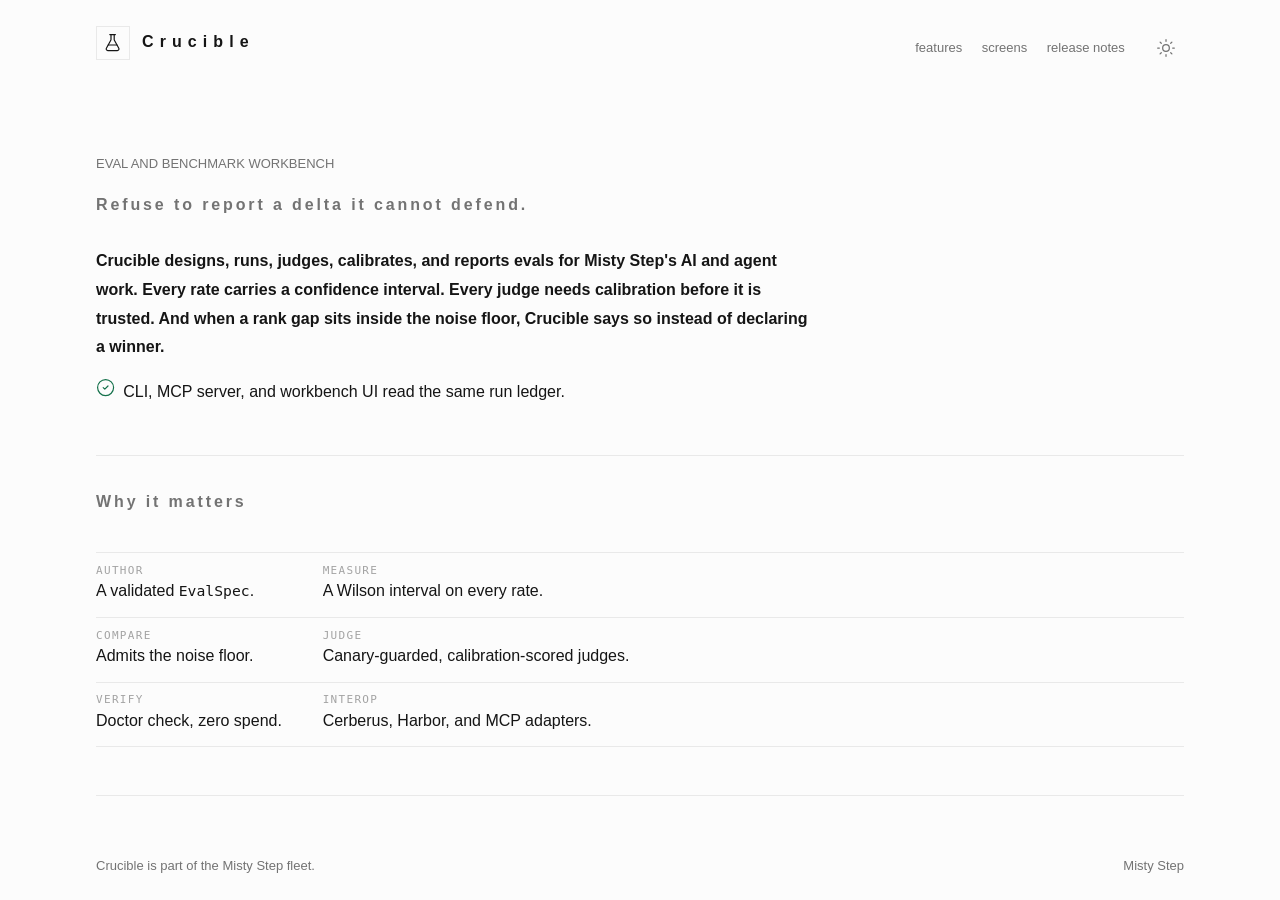
==== site/index.html @ c2786620 "feat(site): add marketing site from the Aesthetic site-kit (built-pending-visibility) Agent: lane-si" ====
<!doctype html>
<html lang="en" data-ae-theme="violet">
  <head>
    <meta charset="utf-8" />
    <meta name="viewport" content="width=device-width, initial-scale=1" />
    <title>Crucible - the eval workbench that refuses to overstate a delta</title>
    <meta
      name="description"
      content="Crucible is the eval and benchmark workbench that refuses to report a delta it cannot defend: every rate carries a confidence interval, and gaps inside the noise floor come back inconclusive."
    />
    <script>
      try {
        var m = localStorage.getItem('ae-mode');
        if (m === 'dark' || m === 'light') {
          document.documentElement.classList.add(m);
          document.documentElement.style.colorScheme = m;
        }
      } catch (e) {}
    </script>
    <link rel="stylesheet" href="aesthetic.css" />
    <link rel="stylesheet" href="marketing.css" />
  </head>
  <body>
    <svg aria-hidden="true" width="0" height="0" style="position: absolute">
      <symbol id="i-flask-conical" viewBox="0 0 24 24">
        <path
          d="M14 2v6a2 2 0 0 0 .245.96l5.51 10.08A2 2 0 0 1 18 22H6a2 2 0 0 1-1.755-2.96l5.51-10.08A2 2 0 0 0 10 8V2"
        />
        <path d="M6.453 15h11.094" />
        <path d="M8.5 2h7" />
      </symbol>
      <symbol id="i-sun" viewBox="0 0 24 24">
        <circle cx="12" cy="12" r="4" />
        <path d="M12 2v2" />
        <path d="M12 20v2" />
        <path d="m4.93 4.93 1.41 1.41" />
        <path d="m17.66 17.66 1.41 1.41" />
        <path d="M2 12h2" />
        <path d="M20 12h2" />
        <path d="m6.34 17.66-1.41 1.41" />
        <path d="m19.07 4.93-1.41 1.41" />
      </symbol>
      <symbol id="i-moon" viewBox="0 0 24 24">
        <path d="M12 3a6 6 0 0 0 9 9 9 9 0 1 1-9-9Z" />
      </symbol>
      <symbol id="i-circle-check" viewBox="0 0 24 24">
        <circle cx="12" cy="12" r="10" />
        <path d="m9 12 2 2 4-4" />
      </symbol>
      <symbol id="i-x" viewBox="0 0 24 24">
        <path d="M18 6 6 18" />
        <path d="m6 6 12 12" />
      </symbol>
    </svg>

    <div class="ae-screen ae-wide">
      <header class="ae-bar msk-bar">
        <a class="ae-logo" href="./" aria-label="Crucible home">
          <span class="ae-app-mark" aria-hidden="true">
            <svg class="ae-icon" data-lucide="flask-conical">
              <use href="#i-flask-conical" />
            </svg>
          </span>
          <span class="ae-name">Crucible</span>
        </a>
        <span class="msk-actions">
          <nav class="ae-chrome msk-nav" aria-label="Site">
            <a href="#features">features</a>
            <a href="#screens">screens</a>
            <a href="changelog.html">release notes</a>
          </nav>
          <button class="ae-mode" aria-label="toggle color mode">
            <svg class="ae-icon ae-sun"><use href="#i-sun" /></svg>
            <svg class="ae-icon ae-moon"><use href="#i-moon" /></svg>
          </button>
        </span>
      </header>

      <main class="ae-stage ae-stage-scroll" id="content">
        <div class="msk-page">
          <section class="msk-hero" aria-labelledby="hero-title">
            <p class="ae-chrome">EVAL AND BENCHMARK WORKBENCH</p>
            <h1 class="ae-h" id="hero-title">
              Refuse to report a delta it cannot defend.
            </h1>
            <p class="msk-pitch">
              Crucible designs, runs, judges, calibrates, and reports evals
              for Misty Step's AI and agent work. Every rate carries a
              confidence interval. Every judge needs calibration before it is
              trusted. And when a rank gap sits inside the noise floor,
              Crucible says so instead of declaring a winner.
            </p>
            <p class="ae-status">
              <svg class="ae-icon ae-ok" data-lucide="circle-check">
                <use href="#i-circle-check" />
              </svg>
              <span class="ae-status-label"
                >CLI, MCP server, and workbench UI read the same run
                ledger.</span
              >
            </p>
          </section>

          <section
            class="msk-section"
            id="features"
            aria-labelledby="features-title"
          >
            <h2 class="ae-h" id="features-title">Why it matters</h2>
            <div class="ae-list-rows">
              <div class="ae-list-row">
                <span class="ae-list-cell">
                  <span class="ae-list-label">author</span>
                  <span class="ae-list-value"
                    >A validated <code>EvalSpec</code>.</span
                  >
                </span>
                <span class="ae-list-cell">
                  <span class="ae-list-label">measure</span>
                  <span class="ae-list-value"
                    >A Wilson interval on every rate.</span
                  >
                </span>
              </div>
              <div class="ae-list-row">
                <span class="ae-list-cell">
                  <span class="ae-list-label">compare</span>
                  <span class="ae-list-value">Admits the noise floor.</span>
                </span>
                <span class="ae-list-cell">
                  <span class="ae-list-label">judge</span>
                  <span class="ae-list-value"
                    >Canary-guarded, calibration-scored judges.</span
                  >
                </span>
              </div>
              <div class="ae-list-row">
                <span class="ae-list-cell">
                  <span class="ae-list-label">verify</span>
                  <span class="ae-list-value">Doctor check, zero spend.</span>
                </span>
                <span class="ae-list-cell">
                  <span class="ae-list-label">interop</span>
                  <span class="ae-list-value"
                    >Cerberus, Harbor, and MCP adapters.</span
                  >
                </span>
              </div>
            </div>
          </section>

          <section
            class="msk-section"
            id="screens"
            aria-labelledby="screens-title"
          >
            <div class="msk-section-head">
              <h2 class="ae-h" id="screens-title">Screenshots</h2>
              <p class="ae-dim">
                Click a frame to inspect it. These are real captures of a live
                <code>crucible serve</code> instance reading an actual SQLite
                run ledger — no mockups.
              </p>
            </div>
            <div class="msk-gallery" aria-label="Product screenshots">
              <button
                class="msk-shot"
                type="button"
                data-full="assets/screenshots/01-noise-floor-verdict.png"
                data-title="Noise-floor verdict, live"
              >
                <img
                  src="assets/screenshots/01-noise-floor-verdict.png"
                  alt="Crucible comparison view showing a real paired McNemar result between two OpenRouter models, verdict inside_noise_floor"
                />
                <span class="ae-chrome">Noise-floor verdict, live</span>
              </button>
              <button
                class="msk-shot"
                type="button"
                data-full="assets/screenshots/02-benchmark-library.png"
                data-title="Benchmark library"
              >
                <img
                  src="assets/screenshots/02-benchmark-library.png"
                  alt="Crucible benchmark library listing real declared EvalSpecs from the evals directory"
                />
                <span class="ae-chrome">Benchmark library</span>
              </button>
              <button
                class="msk-shot"
                type="button"
                data-full="assets/screenshots/03-run-receipt.png"
                data-title="Run receipt"
              >
                <img
                  src="assets/screenshots/03-run-receipt.png"
                  alt="Crucible run receipt showing per-task pass/fail verdicts, latency, and cost for a stored run"
                />
                <span class="ae-chrome">Run receipt</span>
              </button>
            </div>
          </section>

          <section
            class="msk-section msk-release-slot"
            aria-labelledby="release-title"
          >
            <h2 class="ae-h" id="release-title">Release notes</h2>
            <p>
              Read the <a href="changelog.html">current release notes</a> for
              user-facing changes and the evidence behind them.
            </p>
          </section>
        </div>
      </main>

      <footer class="ae-bar msk-footer">
        <p class="ae-chrome">Crucible is part of the Misty Step fleet.</p>
        <nav class="ae-foot-links ae-chrome" aria-label="Footer">
          <!-- GitHub link omitted: misty-step/crucible is a private repository. -->
          <a data-footer-link="misty-step" href="https://mistystep.io"
            >Misty Step</a
          >
        </nav>
      </footer>
    </div>

    <dialog class="ae-dialog msk-zoom" aria-labelledby="zoom-title">
      <div class="msk-zoom-head">
        <h2 class="ae-dialog-title" id="zoom-title">Screenshot</h2>
        <button
          class="ae-button"
          type="button"
          data-zoom-close
          aria-label="Close screenshot"
        >
          <svg class="ae-icon" aria-hidden="true"><use href="#i-x" /></svg>
        </button>
      </div>
      <img class="msk-zoom-img" alt="" />
    </dialog>

    <script src="mode.js"></script>
    <script src="theme.js"></script>
    <script src="marketing.js"></script>
  </body>
</html>
---- site/aesthetic.css ----
/* ═══════════════════════════════════════════════════════════════════
   aesthetic v2.18.0
   The Misty Step design system. https://github.com/misty-step/aesthetic

   The law:
   · One size. Exactly one font size on every surface; the headline is
     heavier and blacker, never larger.
   · Three inks by three weights (400 / 550 / 800): nine registers.
   · The accent is yours. Define your scheme and use it with judgment;
     identity comes from ink, hairlines, type, and motion — never from
     a color-counting rule. Color earns its place; it is not ambient.
   · Status rides the glyph: danger, success, and warning color the
     Lucide icon, never the sentence, never a filled pill.
   · Every view fits the viewport. 100dvh screens, no page scrolling;
     when content exceeds one screen, a quiet nav swaps views.
   · Motion is feedback, never decoration: small, brief, eased, and
     gone when the user prefers reduced motion. State resolutions are
     gentler (--ae-gentle) and resolve once — success persists, it is
     never rewound. Nothing changes size while it animates.
   · Buttons are not links: contained ink shapes. Links navigate,
     buttons act.
   · Light and dark, defaulting to the system, with a user toggle.

   Steering: every token is a CSS custom property; downstream projects
   pin a named theme or steer the scheme — --ae-accent /
   --ae-accent-dark, and the status triplet when their domain needs
   different hues. Everything else is the shared identity.
   ═══════════════════════════════════════════════════════════════════ */

/* ── tokens ───────────────────────────────────────────────────────── */

:root {
  --ae-surface: #fcfcfc;
  --ae-wash: #f3f3f3;
  --ae-ink: #151515;
  --ae-ink-muted: #737373;
  --ae-ink-faint: #a3a3a3;
  --ae-line: #e9e9e9;
  --ae-accent: #2643d0;

  /* status inks: hue rides the glyph, words stay ink */
  --ae-ok: #15714b;
  --ae-warn: #8a5f32;
  --ae-err: #a84138;

  /* categorical inks: identity, not judgment — N agents, N series, N
     actors need N distinguishable hues with no severity meaning. Ride
     the word on .ae-chip (see below); this is the one place a hue is
     allowed to color text, because there is no glyph to carry it and
     nothing is being judged. */
  --ae-cat-0: #8c2f1f;
  --ae-cat-1: #2c6e62;
  --ae-cat-2: #a67c1e;
  --ae-cat-3: #6b4c86;
  --ae-cat-4: #46586b;
  --ae-cat-5: #5b7444;
  --ae-cat-6: #3d5a80;
  --ae-cat-7: #a1452e;

  /* dark counterparts, resolved by the mode blocks below */
  --ae-surface-dark: #121212;
  --ae-wash-dark: #1b1b1b;
  --ae-ink-dark: #ededed;
  --ae-ink-muted-dark: #8f8f8f;
  --ae-ink-faint-dark: #5c5c5c;
  --ae-line-dark: #262626;
  --ae-accent-dark: #8c9eff;
  --ae-ok-dark: #6fd2a8;
  --ae-warn-dark: #c49d72;
  --ae-err-dark: #e58379;
  --ae-cat-0-dark: #d06a4f;
  --ae-cat-1-dark: #54bba4;
  --ae-cat-2-dark: #d8b25a;
  --ae-cat-3-dark: #b98fe0;
  --ae-cat-4-dark: #93a8c2;
  --ae-cat-5-dark: #9bc47a;
  --ae-cat-6-dark: #7ea1d1;
  --ae-cat-7-dark: #e08a6a;

  --ae-font: 'Geist', 'Helvetica Neue', Helvetica, Arial, sans-serif;
  --ae-font-mono: 'Geist Mono', ui-monospace, SFMono-Regular, Menlo, monospace;

  --ae-w-regular: 400;
  --ae-w-medium: 550;
  --ae-w-black: 800;

  --ae-measure: 38rem; /* rem: bars in the 13px chrome register must not shrink the measure */
  --ae-measure-wide: 68rem;
  --ae-radius: 0;
  --ae-breakpoint-sm: 40rem; /* phones and narrow split-view: one-column data */
  --ae-breakpoint-md: 48rem; /* tablet portrait: shell chrome leaves the side */
  --ae-breakpoint-lg: 64rem; /* small laptop: boards can hold columns */

  /* the spacing scale: consumers use these instead of ad-hoc em values.
     The token-guard (015) will enforce them. Off-scale internal values
     are left as literals — the scale is the vocabulary going forward. */
  --ae-space-0: 0.1em; /* micro — tag padding, chrome adjustments */
  --ae-space-1: 0.25em; /* tight — icon gaps, control insets */
  --ae-space-2: 0.5em; /* small — button padding, small gaps */
  --ae-space-3: 0.75em; /* medium — control padding, row gaps */
  --ae-space-4: 1em; /* base — group padding, standard gap */
  --ae-space-5: 1.5em; /* comfortable — section internals */
  --ae-space-6: 2em; /* spacious — section gaps, stage padding */
  --ae-space-7: 2.5em; /* large — document section spacing */
  --ae-space-8: 3em; /* section — top-level margins */

  /* z-index scale: named layers so consumers don't guess at magic numbers */
  --ae-z-tip: 10; /* tooltips, hover whispers */
  --ae-z-toast: 100; /* toasts, persistent notifications */

  /* motion: feedback, never decoration */
  --ae-ease: cubic-bezier(0.23, 1, 0.32, 1);
  --ae-quick: 160ms;
  --ae-soft: 240ms;
  --ae-gentle: 480ms; /* state resolutions: slower than feedback, never abrupt */

  color-scheme: light dark;
}

/* named themes: opt-in flavor presets over the same token contract.
   Projects pin one on <html data-ae-theme="moss">, or include
   recipes/theme.js to let users switch. Theme presets steer accent and
   categorical inks; status semantics stay the house triplet unless a
   project deliberately overrides them. */
:root[data-ae-theme='ultramarine'] {
  --ae-accent: #2643d0;
  --ae-accent-dark: #8c9eff;
  --ae-cat-0: #8c2f1f;
  --ae-cat-1: #2c6e62;
  --ae-cat-2: #a67c1e;
  --ae-cat-3: #6b4c86;
  --ae-cat-4: #46586b;
  --ae-cat-5: #5b7444;
  --ae-cat-6: #3d5a80;
  --ae-cat-7: #a1452e;
  --ae-cat-0-dark: #d06a4f;
  --ae-cat-1-dark: #54bba4;
  --ae-cat-2-dark: #d8b25a;
  --ae-cat-3-dark: #b98fe0;
  --ae-cat-4-dark: #93a8c2;
  --ae-cat-5-dark: #9bc47a;
  --ae-cat-6-dark: #7ea1d1;
  --ae-cat-7-dark: #e08a6a;
}

:root[data-ae-theme='moss'] {
  --ae-accent: #2f6b3f;
  --ae-accent-dark: #80d98e;
  --ae-cat-0: #6f3f1f;
  --ae-cat-1: #2f6b3f;
  --ae-cat-2: #8a6a1f;
  --ae-cat-3: #5d5686;
  --ae-cat-4: #4b6470;
  --ae-cat-5: #55743d;
  --ae-cat-6: #3d6472;
  --ae-cat-7: #934b2f;
  --ae-cat-0-dark: #d28a5f;
  --ae-cat-1-dark: #80d98e;
  --ae-cat-2-dark: #d6b65c;
  --ae-cat-3-dark: #b8a8e8;
  --ae-cat-4-dark: #9ab8c4;
  --ae-cat-5-dark: #a8d68a;
  --ae-cat-6-dark: #88c4d2;
  --ae-cat-7-dark: #df8a62;
}

:root[data-ae-theme='ember'] {
  --ae-accent: #c2410c;
  --ae-accent-dark: #ff8a5c;
  --ae-cat-0: #9b2f1f;
  --ae-cat-1: #6b5a2f;
  --ae-cat-2: #8a5f32;
  --ae-cat-3: #6d4c86;
  --ae-cat-4: #5a6172;
  --ae-cat-5: #5b7444;
  --ae-cat-6: #3d5a80;
  --ae-cat-7: #a1452e;
  --ae-cat-0-dark: #f08a70;
  --ae-cat-1-dark: #c49d72;
  --ae-cat-2-dark: #ffb45c;
  --ae-cat-3-dark: #b98fe0;
  --ae-cat-4-dark: #93a8c2;
  --ae-cat-5-dark: #9bc47a;
  --ae-cat-6-dark: #7ea1d1;
  --ae-cat-7-dark: #ff8a5c;
}

:root[data-ae-theme='violet'] {
  --ae-accent: #6d28d9;
  --ae-accent-dark: #c4a3ff;
  --ae-cat-0: #8c2f5a;
  --ae-cat-1: #2c6e62;
  --ae-cat-2: #8a721e;
  --ae-cat-3: #6d28d9;
  --ae-cat-4: #46586b;
  --ae-cat-5: #5b7444;
  --ae-cat-6: #3d5a80;
  --ae-cat-7: #9945a1;
  --ae-cat-0-dark: #e08ab8;
  --ae-cat-1-dark: #54bba4;
  --ae-cat-2-dark: #d8b25a;
  --ae-cat-3-dark: #c4a3ff;
  --ae-cat-4-dark: #93a8c2;
  --ae-cat-5-dark: #9bc47a;
  --ae-cat-6-dark: #7ea1d1;
  --ae-cat-7-dark: #df8ae8;
}

/* auto dark: follows the OS unless the page pins a mode */
@media (prefers-color-scheme: dark) {
  :root:not(.light):not([data-ae-mode='light']) {
    --ae-surface: var(--ae-surface-dark);
    --ae-wash: var(--ae-wash-dark);
    --ae-ink: var(--ae-ink-dark);
    --ae-ink-muted: var(--ae-ink-muted-dark);
    --ae-ink-faint: var(--ae-ink-faint-dark);
    --ae-line: var(--ae-line-dark);
    --ae-accent: var(--ae-accent-dark);
    --ae-ok: var(--ae-ok-dark);
    --ae-warn: var(--ae-warn-dark);
    --ae-err: var(--ae-err-dark);
    --ae-cat-0: var(--ae-cat-0-dark);
    --ae-cat-1: var(--ae-cat-1-dark);
    --ae-cat-2: var(--ae-cat-2-dark);
    --ae-cat-3: var(--ae-cat-3-dark);
    --ae-cat-4: var(--ae-cat-4-dark);
    --ae-cat-5: var(--ae-cat-5-dark);
    --ae-cat-6: var(--ae-cat-6-dark);
    --ae-cat-7: var(--ae-cat-7-dark);
  }
}

/* pinned modes narrow color-scheme so UA widgets (scrollbars, form
   controls) match the pinned mode instead of following the OS */
.light,
[data-ae-mode='light'] {
  color-scheme: light;
}

/* pinned dark: class or attribute set by the site's mode toggle */
:root.dark,
:root[data-ae-mode='dark'] {
  color-scheme: dark;
  --ae-surface: var(--ae-surface-dark);
  --ae-wash: var(--ae-wash-dark);
  --ae-ink: var(--ae-ink-dark);
  --ae-ink-muted: var(--ae-ink-muted-dark);
  --ae-ink-faint: var(--ae-ink-faint-dark);
  --ae-line: var(--ae-line-dark);
  --ae-accent: var(--ae-accent-dark);
  --ae-ok: var(--ae-ok-dark);
  --ae-warn: var(--ae-warn-dark);
  --ae-err: var(--ae-err-dark);
  --ae-cat-0: var(--ae-cat-0-dark);
  --ae-cat-1: var(--ae-cat-1-dark);
  --ae-cat-2: var(--ae-cat-2-dark);
  --ae-cat-3: var(--ae-cat-3-dark);
  --ae-cat-4: var(--ae-cat-4-dark);
  --ae-cat-5: var(--ae-cat-5-dark);
  --ae-cat-6: var(--ae-cat-6-dark);
  --ae-cat-7: var(--ae-cat-7-dark);
}

/* ── base ─────────────────────────────────────────────────────────── */

html {
  scroll-behavior: auto;
}

body {
  margin: 0;
  background: var(--ae-surface);
  color: var(--ae-ink);
  font-family: var(--ae-font);
  font-size: 16px;
  font-weight: var(--ae-w-regular);
  line-height: 1.8;
  cursor: default; /* no I-beam on static text; pointer/text are earned */
  -webkit-font-smoothing: antialiased;
  text-rendering: optimizeLegibility;
}

/* one size: nothing earns scale, only ink and weight */
h1,
h2,
h3,
h4,
h5,
h6,
p,
li,
dt,
dd,
blockquote,
figcaption,
label,
input,
textarea,
button,
table {
  font-size: 1em;
  font-family: inherit;
  line-height: inherit;
  margin: 0;
}

code,
kbd,
pre,
samp {
  font-family: var(--ae-font-mono);
  font-size: 0.92em;
}

::selection {
  background: var(--ae-wash);
  color: var(--ae-ink);
}

:focus-visible {
  outline: 2px solid var(--ae-ink);
  outline-offset: 3px;
}

/* links: ink at rest, warm to accent on hover (the locked treatment).
   Approved alternates, documented for easy change, live in the README:
   marker sweep and draw-on-hover. */
a {
  color: inherit;
  cursor: pointer;
  text-decoration: underline;
  text-underline-offset: 0.2em;
  text-decoration-color: var(--ae-ink-faint);
  padding-block: 0.35em;
  margin-block: -0.35em;
  transition:
    color var(--ae-quick) var(--ae-ease),
    text-decoration-color var(--ae-quick) var(--ae-ease);
}

a:hover {
  color: var(--ae-accent);
  text-decoration-color: currentColor;
}

/* list rows: the whole row is the link, so the cursor never crosses a
   dead band between rows */
.ae-row-link {
  display: block;
  text-decoration: none;
  padding: 0.42em 0;
  margin-block: 0;
  color: inherit;
}

.ae-row-link:hover {
  color: inherit;
}

.ae-row-link .ae-item {
  transition: color var(--ae-quick) var(--ae-ease);
}

.ae-row-link:hover .ae-item {
  color: var(--ae-accent);
}

/* ── screens: every view fits the viewport ────────────────────────── */

/* the screen: one viewport, no page scroll */
.ae-screen {
  height: 100dvh;
  display: flex;
  flex-direction: column;
  overflow: hidden;
}

/* a bar: quiet chrome at the top or bottom of a screen */
.ae-bar {
  flex: none;
  width: min(var(--ae-measure), 100% - 5rem);
  margin-inline: auto;
  padding: 1.4em 0;
  display: flex;
  flex-wrap: wrap;
  align-items: baseline;
  justify-content: space-between;
  gap: 0.4em 1.5em;
}

/* the stage: the screen's content, vertically centered; a view that
   cannot fit scrolls inside the stage, never the page */
.ae-stage {
  flex: 1;
  min-height: 0;
  width: min(var(--ae-measure), 100% - 5rem);
  margin-inline: auto;
  display: flex;
  flex-direction: column;
  overflow-y: auto;
}

.ae-stage > * {
  margin-block: auto;
  padding-block: var(--ae-space-5);
}

/* long documents: top-aligned instead of centered */
.ae-stage-scroll > * {
  margin-block: 0;
  padding-block: var(--ae-space-6);
}

/* a wide screen: catalog, specimen, and dashboard shapes that cannot
   live in 38rem. One decision per screen — set it on .ae-screen. */
.ae-wide .ae-bar,
.ae-wide .ae-stage {
  width: min(var(--ae-measure-wide), 100% - 5rem);
}

/* a view: one screenful of content; remount to replay the entrance */
.ae-view {
  animation: ae-enter var(--ae-soft) var(--ae-ease) both;
}

/* hash-routed views: one mounts at a time; the display toggle remounts
   the view and replays its entrance (behavior: recipes/views.js) */
[data-route] {
  display: none;
}

[data-route].is-on {
  display: block;
}

@keyframes ae-enter {
  from {
    opacity: 0;
    transform: translateY(6px);
  }
}

/* the nav: quiet words with a sliding ink underline. The site positions
   .ae-nav-ind under the active item (left/width) on view change.
   .ae-tabs is the same instrument pointed at panels instead of views:
   role="tablist" buttons, aria-selected marks the open one. */
.ae-nav,
.ae-tabs {
  position: relative;
  display: flex;
  gap: var(--ae-space-6);
}

.ae-nav a,
.ae-nav button,
.ae-tabs a,
.ae-tabs button {
  background: transparent;
  border: 0;
  padding: 0 0 0.6em;
  margin-block: 0;
  cursor: pointer;
  color: var(--ae-ink-muted);
  font-weight: var(--ae-w-medium);
  text-decoration: none;
  transition: color var(--ae-quick) var(--ae-ease);
}

.ae-nav a:hover,
.ae-nav button:hover,
.ae-tabs a:hover,
.ae-tabs button:hover {
  color: var(--ae-ink);
}

.ae-nav [aria-current],
.ae-nav .is-active,
.ae-tabs [aria-current],
.ae-tabs [aria-selected='true'],
.ae-tabs .is-active {
  color: var(--ae-ink);
}

.ae-nav-ind {
  position: absolute;
  bottom: 0;
  height: 2px;
  background: var(--ae-ink);
  transition:
    left var(--ae-soft) var(--ae-ease),
    width var(--ae-soft) var(--ae-ease);
}

/* chrome: the one sanctioned second size. Content gets 16px; chrome
   (footers, utility links, metadata) gets 13px and muted ink. */
.ae-chrome {
  font-size: 13px;
  color: var(--ae-ink-muted);
}

.ae-chrome a {
  color: var(--ae-ink-muted);
  text-decoration: none;
}

.ae-chrome a:hover {
  color: var(--ae-ink);
}

/* the footer: hairline-topped, two ends, chrome register */
.ae-foot {
  font-size: 13px;
  color: var(--ae-ink-muted);
  border-top: 1px solid var(--ae-line);
  padding-top: var(--ae-space-4);
  display: flex;
  justify-content: space-between;
  align-items: center;
  gap: var(--ae-space-4) var(--ae-space-6);
  flex-wrap: wrap;
}

.ae-foot a {
  color: var(--ae-ink-muted);
  text-decoration: none;
}

.ae-foot a:hover {
  color: var(--ae-ink);
}

.ae-foot-links {
  display: inline-flex;
  gap: var(--ae-space-5);
  align-items: center;
}

/* icons: Lucide (ISC), inlined as SVG symbols. 1.5px stroke, round
   caps, sized to ride alongside text. */
.ae-icon {
  width: 1.2em;
  height: 1.2em;
  stroke: currentColor;
  stroke-width: 1.5;
  stroke-linecap: round;
  stroke-linejoin: round;
  fill: none;
  vertical-align: -0.2em;
}

/* icon-forward rows: Lucide gives the eye a scan target, but the law
   stays unchanged — status hue rides the SVG, words stay ink. */
.ae-status {
  display: inline-flex;
  align-items: baseline;
  gap: var(--ae-space-2);
  color: var(--ae-ink);
}

.ae-status .ae-icon {
  flex: none;
}

.ae-status-label {
  color: var(--ae-ink);
}

.ae-icon-row {
  display: grid;
  grid-template-columns: auto minmax(0, 1fr);
  align-items: baseline;
  gap: var(--ae-space-3);
  color: inherit;
  text-decoration: none;
}

.ae-list-icon {
  flex: none;
  color: var(--ae-ink-muted);
}

.ae-icon-row:hover .ae-list-icon {
  color: var(--ae-ink);
}

.ae-icon-row-main {
  min-width: 0;
  display: flex;
  flex-direction: column;
}

.ae-icon-row-meta {
  font-size: 13px;
  color: var(--ae-ink-muted);
}

/* decomposed list rows: incident feeds and dense activity lists should not
   collapse into "time · app · type · status" prose. Each field gets a
   label, a value, and an optional Lucide/app mark; status hue still rides
   only the glyph. Compose .ae-row-link when the whole row navigates. */
.ae-list-rows {
  display: grid;
  border-block: 1px solid var(--ae-line);
}

.ae-list-row {
  display: grid;
  grid-template-columns:
    minmax(5.5em, 0.8fr) minmax(9em, 1.25fr) minmax(9em, 1fr)
    minmax(7em, 0.9fr);
  align-items: center;
  gap: var(--ae-space-4);
  padding: 0.68em 0;
  border-bottom: 1px solid var(--ae-line);
  color: inherit;
  text-decoration: none;
}

.ae-list-row:last-child {
  border-bottom: 0;
}

.ae-list-row:hover {
  color: inherit;
}

.ae-list-cell {
  min-width: 0;
  display: grid;
  grid-template-columns: minmax(0, 1fr);
  column-gap: var(--ae-space-2);
  align-items: center;
}

.ae-list-cell:has(> .ae-icon),
.ae-list-cell:has(> .ae-app-mark) {
  grid-template-columns: auto minmax(0, 1fr);
}

.ae-list-cell > .ae-icon,
.ae-list-cell > .ae-app-mark {
  grid-column: 1;
  grid-row: 1 / span 2;
  align-self: center;
}

.ae-list-cell > .ae-icon:not(.ae-ok):not(.ae-warn):not(.ae-err) {
  flex: none;
  color: var(--ae-ink-muted);
}

.ae-list-label {
  grid-column: 1;
  font-family: var(--ae-font-mono);
  font-size: 11px;
  line-height: 1.2;
  letter-spacing: 0.12em;
  color: var(--ae-ink-faint);
  text-transform: uppercase;
  white-space: nowrap;
}

.ae-list-value {
  grid-column: 1;
  min-width: 0;
  color: var(--ae-ink);
  overflow: hidden;
  text-overflow: ellipsis;
  white-space: nowrap;
}

.ae-list-cell:has(> .ae-icon) > .ae-list-label,
.ae-list-cell:has(> .ae-icon) > .ae-list-value,
.ae-list-cell:has(> .ae-app-mark) > .ae-list-label,
.ae-list-cell:has(> .ae-app-mark) > .ae-list-value {
  grid-column: 2;
}

.ae-list-time .ae-list-value {
  font-family: var(--ae-font-mono);
  font-size: 13px;
  font-variant-numeric: tabular-nums;
  color: var(--ae-ink-muted);
}

.ae-list-status {
  justify-self: end;
}

.ae-list-status .ae-list-value {
  font-weight: var(--ae-w-medium);
}

/* app identity: a Lucide project mark sized by the register it lives
   in. The same mark works in a 13px rail and a 16px header. */
.ae-logo {
  display: inline-flex;
  align-items: center;
  gap: var(--ae-space-3);
  color: inherit;
  text-decoration: none;
  padding-block: 0.2em;
  margin-block: 0;
}

.ae-logo:hover {
  color: inherit;
}

.ae-logo .ae-name {
  transition: color var(--ae-quick) var(--ae-ease);
}

.ae-logo:hover .ae-name {
  color: var(--ae-accent);
}

.ae-logo-compact {
  gap: var(--ae-space-2);
  font-size: 13px;
}

.ae-app-mark {
  width: 2em;
  height: 2em;
  border: 1px solid var(--ae-line);
  color: var(--ae-ink);
  display: inline-flex;
  align-items: center;
  justify-content: center;
  flex: none;
}

.ae-app-mark .ae-icon {
  width: 1.2em;
  height: 1.2em;
  vertical-align: 0;
}

.ae-logo-compact .ae-app-mark {
  width: 1.8em;
  height: 1.8em;
}

/* the mode toggle: an icon button; sun and moon rotate-crossfade.
   Markup: button.ae-mode > svg.ae-icon.ae-sun + svg.ae-icon.ae-moon */
.ae-mode {
  position: relative;
  display: inline-flex;
  align-items: center;
  justify-content: center;
  width: 2.2em;
  height: 2.2em;
  background: transparent;
  border: 0;
  padding: 0;
  cursor: pointer;
  color: var(--ae-ink-muted);
  transition: color var(--ae-quick) var(--ae-ease);
}

/* the icons are absolutely stacked, so the button has no in-flow text;
   this zero-width space gives it a real baseline so bars can
   baseline-align it with neighboring links */
.ae-mode::before {
  content: '\200b';
}

.ae-mode:hover {
  color: var(--ae-ink);
}

.ae-mode .ae-icon {
  position: absolute;
  inset: 0;
  margin: auto;
  width: 1.25em;
  height: 1.25em;
  transition:
    opacity var(--ae-quick) var(--ae-ease),
    transform var(--ae-quick) var(--ae-ease);
}

.ae-mode .ae-sun {
  opacity: 1;
  transform: rotate(0) scale(1);
}

.ae-mode .ae-moon {
  opacity: 0;
  transform: rotate(-90deg) scale(0.6);
}

.dark .ae-mode .ae-sun,
[data-ae-mode='dark'] .ae-mode .ae-sun {
  opacity: 0;
  transform: rotate(90deg) scale(0.6);
}

.dark .ae-mode .ae-moon,
[data-ae-mode='dark'] .ae-mode .ae-moon {
  opacity: 1;
  transform: rotate(0) scale(1);
}

/* a panel: soft depth for dense content (forms). Radius stays 0. */
.ae-panel {
  background: var(--ae-surface);
  padding: var(--ae-space-6);
  box-shadow:
    0 1px 2px rgba(0, 0, 0, 0.04),
    0 8px 28px rgba(0, 0, 0, 0.06);
}

.dark .ae-panel,
[data-ae-mode='dark'] .ae-panel {
  background: var(--ae-wash);
  box-shadow: none;
}

/* auto dark (no pinned mode): panel and mode icon follow the OS */
@media (prefers-color-scheme: dark) {
  :root:not(.light):not([data-ae-mode='light']) .ae-panel {
    background: var(--ae-wash);
    box-shadow: none;
  }

  :root:not(.light):not([data-ae-mode='light']) .ae-mode .ae-sun {
    opacity: 0;
    transform: rotate(90deg) scale(0.6);
  }

  :root:not(.light):not([data-ae-mode='light']) .ae-mode .ae-moon {
    opacity: 1;
    transform: rotate(0) scale(1);
  }

  :root:not(.light):not([data-ae-mode='light']) dialog.ae-dialog {
    background: var(--ae-wash);
    box-shadow: none;
  }

  :root:not(.light):not([data-ae-mode='light']) dialog.ae-dialog::backdrop {
    background: rgba(18, 18, 18, 0.4);
  }

  :root:not(.light):not([data-ae-mode='light']) .ae-pop,
  :root:not(.light):not([data-ae-mode='light']) .ae-toast {
    background: var(--ae-wash);
    box-shadow: none;
  }

  :root:not(.light):not([data-ae-mode='light']) [data-ae-tip]::after {
    background: var(--ae-wash);
  }
}

/* the dialog: the panel costume in the top layer. A decision is asked
   in a soft-depth panel over a whisper of paper dim; Escape and the
   quiet button decline it. Pair with <dialog> + showModal(). */
dialog.ae-dialog {
  border: 0;
  border-radius: var(--ae-radius);
  background: var(--ae-surface);
  color: var(--ae-ink);
  width: min(26em, calc(100vw - 3em));
  box-sizing: border-box;
  padding: var(--ae-space-6);
  box-shadow:
    0 1px 2px rgba(0, 0, 0, 0.05),
    0 12px 36px rgba(0, 0, 0, 0.09);
}

dialog.ae-dialog[open] {
  animation: ae-enter var(--ae-soft) var(--ae-ease) both;
}

dialog.ae-dialog::backdrop {
  background: rgba(252, 252, 252, 0.4);
}

.dark dialog.ae-dialog,
[data-ae-mode='dark'] dialog.ae-dialog {
  background: var(--ae-wash);
  box-shadow: none;
}

.dark dialog.ae-dialog::backdrop,
[data-ae-mode='dark'] dialog.ae-dialog::backdrop {
  background: rgba(18, 18, 18, 0.4);
}

/* the dialog's title and action row */
.ae-dialog-title {
  font-weight: var(--ae-w-black);
  margin-bottom: var(--ae-space-2);
}

.ae-dialog-acts {
  display: flex;
  gap: var(--ae-space-4);
  justify-content: flex-end;
  margin-top: 1.8em;
}

/* the popover: a slip of surface anchored to its invoker — hairline
   frame, soft depth, no dim. Pair with the native popover attribute
   (or popovertarget); the recipe places it by the anchor. */
.ae-pop {
  position: fixed;
  inset: auto;
  margin: 0;
  border: 1px solid var(--ae-line);
  background: var(--ae-surface);
  color: var(--ae-ink);
  width: max-content;
  max-width: 22em;
  padding: 1em 1.2em;
  box-shadow:
    0 1px 2px rgba(0, 0, 0, 0.04),
    0 8px 28px rgba(0, 0, 0, 0.06);
}

.ae-pop:popover-open {
  animation: ae-enter var(--ae-quick) var(--ae-ease) both;
}

.ae-pop::backdrop {
  background: transparent;
}

/* a popover holding only a menu drops the padding; the menu's own
   inset carries it */
.ae-pop > .ae-menu:only-child {
  margin: -1em -1.2em;
  border: 0;
}

.dark .ae-pop,
[data-ae-mode='dark'] .ae-pop {
  background: var(--ae-wash);
  box-shadow: none;
}

/* the tip: a whisper that answers hover — chrome-register words in a
   hairline slip. Patience built in: it waits a beat on hover, answers
   focus at once. Set the words in data-ae-tip; keep them short. */
[data-ae-tip] {
  position: relative;
}

[data-ae-tip]::after {
  content: attr(data-ae-tip);
  position: absolute;
  bottom: calc(100% + 0.6em);
  left: 50%;
  transform: translateX(-50%);
  background: var(--ae-surface);
  color: var(--ae-ink-muted);
  border: 1px solid var(--ae-line);
  font-family: var(--ae-font);
  font-size: 13px;
  font-weight: var(--ae-w-regular);
  letter-spacing: normal;
  line-height: 1.5;
  padding: 0.25em 0.7em;
  white-space: nowrap;
  pointer-events: none;
  opacity: 0;
  z-index: var(--ae-z-tip);
  transition: opacity var(--ae-quick) var(--ae-ease);
}
[data-ae-tip]:hover::after {
  opacity: 1;
  transition-delay: 450ms;
}

[data-ae-tip]:focus-visible::after {
  opacity: 1;
}

.dark [data-ae-tip]::after,
[data-ae-mode='dark'] [data-ae-tip]::after {
  background: var(--ae-wash);
}

/* the toast: news arrives at the edge and waits to be read. The tray
   stacks bottom-right; each toast is a slip with the status on its
   glyph. It persists until dismissed or replaced — never an anxious
   timer by default. Behavior glue: recipes (aeToast). */
.ae-toasts {
  position: fixed;
  right: 1.4em;
  bottom: 1.4em;
  z-index: var(--ae-z-toast);
  display: flex;
  flex-direction: column;
  align-items: flex-end;
  gap: 0.6em;
}

.ae-toast {
  display: flex;
  align-items: baseline;
  gap: 0.6em;
  background: var(--ae-surface);
  border: 1px solid var(--ae-line);
  color: var(--ae-ink);
  font-size: 13px;
  line-height: 1.6;
  padding: 0.7em 1.1em;
  max-width: 26em;
  box-shadow:
    0 1px 2px rgba(0, 0, 0, 0.04),
    0 8px 28px rgba(0, 0, 0, 0.06);
  animation: ae-enter var(--ae-soft) var(--ae-ease) both;
}

.ae-toast.is-leaving {
  opacity: 0;
  transition: opacity var(--ae-quick) var(--ae-ease);
}

.ae-toast-x {
  background: transparent;
  border: 0;
  padding: 0;
  margin-left: 0.4em;
  min-width: 24px;
  min-height: 24px;
  display: inline-flex;
  align-items: center;
  justify-content: center;
  font-size: 13px;
  line-height: inherit;
  color: var(--ae-ink-faint);
  cursor: pointer;
  transition: color var(--ae-quick) var(--ae-ease);
}

.ae-toast-x:hover {
  color: var(--ae-ink);
}

.dark .ae-toast,
[data-ae-mode='dark'] .ae-toast {
  background: var(--ae-wash);
  box-shadow: none;
}

/* ── registers ────────────────────────────────────────────────────── */

/* the name: heavy and spaced, never large */
.ae-name {
  font-weight: var(--ae-w-black);
  letter-spacing: 0.38em;
}

a.ae-name {
  text-decoration: none;
}

/* the lede: the page's whole argument, plainly */
.ae-lede {
  max-width: 34em;
  text-wrap: pretty;
}

/* a group: whitespace is the only divider */
.ae-group {
  margin-bottom: 2.6em;
}

.ae-group:last-child {
  margin-bottom: 0;
}

.ae-group p {
  margin-bottom: 0.15em;
}

/* a group heading: muted, spaced, medium */
.ae-h {
  font-weight: var(--ae-w-medium);
  color: var(--ae-ink-muted);
  letter-spacing: 0.18em;
  margin-bottom: 0.7em;
}

/* an item that matters: medium ink */
.ae-item {
  font-weight: var(--ae-w-medium);
}

/* supporting matter: muted ink */
.ae-dim {
  color: var(--ae-ink-muted);
}

/* the accent: yours to define and spend with judgment */
.ae-accent {
  color: var(--ae-accent);
  font-weight: var(--ae-w-medium);
  text-decoration: underline;
  text-decoration-color: currentColor;
  text-underline-offset: 0.2em;
}

/* status inks: put these on the glyph (svg.ae-icon), never the
   sentence — the word stays ink, the icon carries the hue */
.ae-ok {
  color: var(--ae-ok);
}

.ae-warn {
  color: var(--ae-warn);
}

.ae-err {
  color: var(--ae-err);
}

/* the tag: a word in the plate-caption voice — mono, spaced, hairline
   at most. This is the badge, refused: no fill, no pill; status comes
   as a glyph beside the word, never as a colored box. */
.ae-tag {
  display: inline-block;
  font-family: var(--ae-font-mono);
  font-size: 11px;
  line-height: 1.6;
  letter-spacing: 0.14em;
  color: var(--ae-ink-muted);
  border: 1px solid var(--ae-line);
  padding: 0.1em 0.6em;
  vertical-align: 0.1em;
}

.ae-tag-bare {
  border: 0;
  padding: 0;
}

/* the chip: a categorical tag — N agents, N series, N actors need N
   distinguishable hues with no severity meaning. This is not status
   (.ae-ok/.ae-warn/.ae-err never apply here); the hue identifies, it
   doesn't judge, so it's the one place the law lets a hue ride the
   word instead of a glyph. Same grammar as .ae-tag — mono, hairline,
   no fill — with the category's hue on both the border and the word
   (currentColor ties them). Compose with .ae-cat-0 through .ae-cat-7;
   .ae-chip-sub holds an optional muted trailing detail. */
.ae-chip {
  display: inline-flex;
  align-items: baseline;
  gap: 0.5em;
  font-family: var(--ae-font-mono);
  font-size: 11px;
  line-height: 1.6;
  letter-spacing: 0.06em;
  border: 1px solid currentColor;
  padding: 0.12em 0.55em;
  color: var(--ae-ink-muted);
}

.ae-chip-sub {
  opacity: 0.75;
}

/* stat badges: a compact header summary, not a prose run. Values are
   tabular and strong; labels are quiet; status, when needed, rides the
   optional mark slot with .ae-ok/.ae-warn/.ae-err. Compose .ae-chip
   inside only for categorical side-detail, never severity. */
.ae-stat-badges {
  display: flex;
  flex-wrap: wrap;
  align-items: stretch;
  gap: var(--ae-space-2);
}

.ae-stat-badge {
  display: inline-flex;
  align-items: baseline;
  gap: var(--ae-space-2);
  border: 1px solid var(--ae-line);
  padding: 0.34em 0.65em;
  color: var(--ae-ink);
  white-space: nowrap;
}

.ae-stat-mark {
  font-family: var(--ae-font-mono);
  font-size: 13px;
  font-weight: var(--ae-w-black);
}

.ae-stat-value {
  font-family: var(--ae-font-mono);
  font-weight: var(--ae-w-medium);
  font-variant-numeric: tabular-nums;
}

.ae-stat-label {
  color: var(--ae-ink-muted);
}

.ae-stat-badge .ae-chip {
  margin-left: var(--ae-space-1);
}

.ae-cat-0 {
  color: var(--ae-cat-0);
}

.ae-cat-1 {
  color: var(--ae-cat-1);
}

.ae-cat-2 {
  color: var(--ae-cat-2);
}

.ae-cat-3 {
  color: var(--ae-cat-3);
}

.ae-cat-4 {
  color: var(--ae-cat-4);
}

.ae-cat-5 {
  color: var(--ae-cat-5);
}

.ae-cat-6 {
  color: var(--ae-cat-6);
}

.ae-cat-7 {
  color: var(--ae-cat-7);
}

/* the keycap: a quiet square of wash around the key's name */
kbd {
  background: var(--ae-wash);
  border: 1px solid var(--ae-line);
  padding: 0.08em 0.5em;
}

/* ── forms: a line, not a box ─────────────────────────────────────── */

.ae-label {
  display: block;
  font-weight: var(--ae-w-medium);
  margin-bottom: var(--ae-space-0);
}

.ae-input {
  display: block;
  width: 100%;
  box-sizing: border-box;
  background: transparent;
  color: var(--ae-ink);
  cursor: text;
  border: 0;
  border-bottom: 1px solid var(--ae-line);
  border-radius: var(--ae-radius);
  padding: 0.4em 0 calc(0.4em - 1px);
  transition: border-color var(--ae-quick) var(--ae-ease);
}

.ae-input::placeholder {
  color: var(--ae-ink-faint);
}

/* the focus ring: a 2px underline (not 1px) so the state reads at a
   glance, never a glow. padding-bottom compensates the extra px so
   the field doesn't shift height on focus. */
.ae-input:focus-visible {
  outline: none;
  border-bottom-width: 2px;
  border-bottom-color: var(--ae-ink);
}

textarea.ae-input {
  resize: none;
  min-height: 5.5em;
}

/* field validation: the line confesses, the glyph carries the hue,
   the sentence stays ink. Set aria-invalid on the field; put the
   message in a field note with a status icon. */
.ae-input[aria-invalid='true'] {
  border-bottom-color: var(--ae-err);
}

.ae-field-note {
  display: flex;
  align-items: baseline;
  gap: 0.45em;
  font-size: 13px;
  color: var(--ae-ink-muted);
  margin-top: 0.4em;
}

/* buttons are not links: contained shape, ink, never resizing.
   Primary is solid ink by default; .ae-button-quiet is the hairline
   secondary. Spend the accent on a button when the project's scheme calls
   for it — where the accent goes is the consumer's judgment, not a rule. */
.ae-button {
  display: inline-flex;
  align-items: center;
  justify-content: center;
  gap: var(--ae-space-2);
  background: var(--ae-ink);
  border: 1px solid var(--ae-ink);
  border-radius: var(--ae-radius);
  color: var(--ae-surface);
  font-weight: var(--ae-w-medium);
  padding: 0.55em 1.5em;
  min-height: 44px;
  cursor: pointer;
  transition:
    opacity var(--ae-quick) var(--ae-ease),
    background-color var(--ae-quick) var(--ae-ease),
    transform var(--ae-quick) var(--ae-ease);
}

.ae-button:hover {
  opacity: 0.9;
}

.ae-button:active {
  transform: translateY(1px) scale(0.99);
}

.ae-button:disabled {
  cursor: default;
  opacity: 0.7;
  transform: none;
}

.ae-button-quiet {
  background: transparent;
  color: var(--ae-ink);
}

.ae-button-quiet:hover {
  background: var(--ae-wash);
  opacity: 1;
}

/* the compact scale: a button living in the 13px chrome register —
   toolbars, table rows, rails. Same shapes, smaller breath. */
.ae-button-compact {
  font-size: 13px;
  padding: 0.35em 1em;
  min-height: 32px;
}

/* the send moment: the label gives way to the resolved state, gently,
   once. Success persists — disable the button instead of resetting it.
   Markup: <button class="ae-button ae-send">
             <span class="ae-send-label">Send message</span>
             <span class="ae-send-done" aria-hidden="true">Sent
               <svg class="ae-icon">…check…</svg></span>
           </button>
   Add .is-sent to resolve. The status icon sits AFTER the word.
   The button never changes size: the resting label defines the box and
   the resolved layer is absolutely stacked over it. */
.ae-send {
  position: relative;
  overflow: hidden;
}

.ae-send .ae-send-label,
.ae-send .ae-send-done {
  display: inline-flex;
  align-items: center;
  gap: var(--ae-space-2);
  transition:
    opacity var(--ae-gentle) var(--ae-ease),
    transform var(--ae-gentle) var(--ae-ease);
}

.ae-send .ae-send-done {
  position: absolute;
  inset: 0;
  justify-content: center;
  opacity: 0;
  transform: translateY(45%);
}

.ae-send.is-sent .ae-send-label {
  opacity: 0;
  transform: translateY(-55%);
}

.ae-send.is-sent .ae-send-done {
  opacity: 1;
  transform: translateY(0);
}

.ae-send.is-sent,
.ae-send.is-sent:disabled {
  opacity: 1;
}

/* ── choice marks: squares, since radius is 0 everywhere ──────────── */

/* a choice row: the mark and its words share a line and one cursor */
.ae-choice {
  display: flex;
  align-items: center;
  gap: 0.65em;
  cursor: pointer;
}

.ae-choice + .ae-choice {
  margin-top: 0.3em;
}

/* the checkbox: a pen-stroke square that fills with ink; the check is
   drawn in surface. The radio is the same square holding an ink core —
   a circle would be the only curve in the system, so there isn't one. */
input.ae-check,
input.ae-radio {
  appearance: none;
  width: 1em;
  height: 1em;
  flex: none;
  margin: 0;
  display: inline-grid;
  place-content: center;
  background: transparent;
  border: 1px solid var(--ae-ink-muted);
  border-radius: var(--ae-radius);
  cursor: pointer;
  vertical-align: -0.12em;
  transition:
    border-color var(--ae-quick) var(--ae-ease),
    background-color var(--ae-quick) var(--ae-ease);
}

input.ae-check:hover,
input.ae-radio:hover,
.ae-choice:hover input.ae-check,
.ae-choice:hover input.ae-radio {
  border-color: var(--ae-ink);
}

input.ae-check::before {
  content: '';
  width: 0.55em;
  height: 0.3em;
  margin-top: -0.12em;
  border-left: 2px solid var(--ae-surface);
  border-bottom: 2px solid var(--ae-surface);
  transform: rotate(-45deg);
  opacity: 0;
  transition: opacity var(--ae-quick) var(--ae-ease);
}

input.ae-check:checked {
  background: var(--ae-ink);
  border-color: var(--ae-ink);
}

input.ae-check:checked::before {
  opacity: 1;
}

input.ae-radio::before {
  content: '';
  width: 0.42em;
  height: 0.42em;
  background: var(--ae-ink);
  opacity: 0;
  transition: opacity var(--ae-quick) var(--ae-ease);
}

input.ae-radio:checked {
  border-color: var(--ae-ink);
}

input.ae-radio:checked::before {
  opacity: 1;
}

input.ae-check:disabled,
input.ae-radio:disabled,
input.ae-switch:disabled {
  opacity: 0.45;
  cursor: default;
}

/* the switch: a hairline channel and an ink slide — state reads from
   position and fill, never from a green pill. The slide is the
   feedback; it resolves once per flip. */
input.ae-switch {
  appearance: none;
  position: relative;
  width: 2.1em;
  height: 1.15em;
  flex: none;
  margin: 0;
  background: transparent;
  border: 1px solid var(--ae-ink-muted);
  border-radius: var(--ae-radius);
  cursor: pointer;
  vertical-align: -0.18em;
  transition: border-color var(--ae-quick) var(--ae-ease);
}

input.ae-switch::before {
  content: '';
  position: absolute;
  top: 0.14em;
  bottom: 0.14em;
  left: 0.14em;
  width: 0.68em;
  background: var(--ae-ink-muted);
  transition:
    left var(--ae-quick) var(--ae-ease),
    background-color var(--ae-quick) var(--ae-ease);
}

input.ae-switch:hover {
  border-color: var(--ae-ink);
}

input.ae-switch:checked {
  border-color: var(--ae-ink);
}

input.ae-switch:checked::before {
  left: calc(100% - 0.82em);
  background: var(--ae-ink);
}

/* ── data: the table is an instrument, framed as a plate ──────────── */

/* the table: terminal density — 13px mono, lowercase headers on a
   wash band, hairline row rules. A column header shares its column's
   alignment: put .num on the th AND its tds. */
.ae-table {
  width: 100%;
  border-collapse: collapse;
  font-family: var(--ae-font-mono);
  font-size: 13px;
  line-height: 1.7;
}

.ae-table th {
  text-align: left;
  font-weight: var(--ae-w-regular);
  letter-spacing: 0.08em;
  color: var(--ae-ink);
  background: var(--ae-wash);
  padding: 0.45em 1.4em 0.45em 0.7em;
}

.ae-table td {
  border-top: 1px solid var(--ae-line);
  padding: 0.42em 1.4em 0.42em 0.7em;
}

.ae-table tbody tr:first-child td {
  border-top: 0;
}

.ae-table .num {
  text-align: right;
}

.ae-table .ae-item {
  font-weight: var(--ae-w-medium);
}

/* sm table stack: add data-label to each td when a dense instrument must
   survive phone width. The row becomes a ruled list of label/value pairs
   instead of shrinking columns until they are unreadable. */
@media (max-width: 40rem) {
  .ae-table:has(td[data-label]) {
    display: block;
  }

  .ae-table:has(td[data-label]) thead {
    display: none;
  }

  .ae-table:has(td[data-label]) tbody,
  .ae-table:has(td[data-label]) tr,
  .ae-table:has(td[data-label]) td {
    display: block;
  }

  .ae-table:has(td[data-label]) tbody tr {
    border-top: 1px solid var(--ae-line);
    padding: 0.55em 0;
  }

  .ae-table:has(td[data-label]) tbody tr:first-child {
    border-top: 0;
  }

  .ae-table:has(td[data-label]) td {
    border-top: 0;
    padding: 0.16em 0;
    display: grid;
    grid-template-columns: minmax(7em, 0.45fr) minmax(0, 1fr);
    gap: var(--ae-space-3);
    text-align: left;
    white-space: normal;
    overflow-wrap: anywhere;
  }

  .ae-table:has(td[data-label]) td::before {
    content: attr(data-label);
    color: var(--ae-ink-faint);
    font-weight: var(--ae-w-regular);
    letter-spacing: 0.08em;
    text-align: left;
  }

  .ae-table:has(td[data-label]) td.num {
    text-align: right;
  }
}

/* the plate: a numbered figure frame around a table or specimen —
   mono caption above, hairline frame, footnote rule below */
.ae-plate {
  border: 1px solid var(--ae-line);
  padding: 1.4em 1.6em 1.2em;
}

.ae-plate-cap {
  font-family: var(--ae-font-mono);
  font-size: 11px;
  letter-spacing: 0.14em;
  color: var(--ae-ink-muted);
  margin-bottom: var(--ae-space-4);
}

.ae-plate-note {
  font-size: 13px;
  color: var(--ae-ink-faint);
  border-top: 1px solid var(--ae-line);
  padding-top: 0.8em;
  margin-top: 1.1em;
}

/* the trail: a chronological run of events as the conversation it is —
   a hairline spine, an ink tick per entry, time and actor in the
   instrument register, the body in prose. Not a table: entries carry
   variable-length bodies and states, so alignment comes from the spine,
   not columns. The tick is a square, never a circle — the choice mark's
   rule holds here too. Status, if an entry carries one, rides a glyph
   in the body, never the tick or a filled pill. */
.ae-trail {
  list-style: none;
  margin: 0 0 0 0.25em;
  padding: 0;
  border-left: 1px solid var(--ae-line);
}

.ae-trail-item {
  position: relative;
  padding: 0 0 1.3em 1.5em;
}

.ae-trail-item:last-child {
  padding-bottom: 0;
}

.ae-trail-item::before {
  content: '';
  position: absolute;
  left: -0.31em;
  top: 0.5em;
  width: 0.5em;
  height: 0.5em;
  background: var(--ae-ink-faint);
}

.ae-trail-item.is-active::before {
  background: var(--ae-accent);
}

.ae-trail-head {
  display: flex;
  align-items: baseline;
  gap: 0.7em;
  flex-wrap: wrap;
  margin-bottom: 0.25em;
}

.ae-trail-time {
  font-family: var(--ae-font-mono);
  font-size: 11px;
  letter-spacing: 0.06em;
  color: var(--ae-ink-muted);
}

.ae-trail-who {
  font-family: var(--ae-font-mono);
  font-size: 11px;
  letter-spacing: 0.04em;
  color: var(--ae-ink-muted);
  border: 1px solid currentColor;
  padding: 0.1em 0.55em;
}

.ae-trail-body {
  font-size: 13px;
  color: var(--ae-ink);
}

.ae-trail-body .ae-dim {
  color: var(--ae-ink-muted);
}

/* the wall: a grid of instrument cards for many-of-a-kind status —
   services, agents, targets. Each card is a hairline plate; status
   rides the glyph (.ae-ok/.ae-warn/.ae-err on .ae-wall-mark), never a
   filled tile or a colored border. The right column is optional: a
   figure, a timestamp, a trace of recent readings. */
.ae-wall {
  display: grid;
  grid-template-columns: repeat(auto-fit, minmax(19rem, 1fr));
  gap: var(--ae-space-6);
}

.ae-wall-card {
  border: 1px solid var(--ae-line);
  padding: var(--ae-space-4) var(--ae-space-5);
  display: grid;
  grid-template-columns: 1fr auto;
  gap: var(--ae-space-4);
}

.ae-wall-head {
  display: flex;
  flex-wrap: wrap;
  align-items: baseline;
  gap: var(--ae-space-2) var(--ae-space-3);
}

.ae-wall-mark {
  font-family: var(--ae-font-mono);
  font-weight: var(--ae-w-black);
  flex: none;
}

.ae-wall-mark.ae-icon {
  width: 1.1em;
  height: 1.1em;
  vertical-align: -0.18em;
}

.ae-wall-meta {
  font-size: 13px;
  color: var(--ae-ink-muted);
  margin-top: 0.2em;
}

.ae-wall-figure {
  text-align: right;
}

.ae-wall-figure .ae-num {
  display: block;
}

.ae-wall-time {
  font-size: 13px;
  color: var(--ae-ink-muted);
}

/* a trace: the wall figure's recent-readings strip — glyphs, not a
   sparkline; the discrete cousin of .ae-spark */
.ae-wall-trace {
  display: inline-flex;
  align-items: center;
  justify-content: flex-end;
  gap: 0.18em;
  color: var(--ae-ink-muted);
  white-space: nowrap;
}

.ae-wall-trace .ae-icon {
  width: 1em;
  height: 1em;
  vertical-align: 0;
}

/* the board: several columns of comparable work. Columns are hairline
   lanes, not cards inside cards; at narrow widths they stack before their
   contents are squeezed. */
.ae-board {
  display: grid;
  grid-template-columns: repeat(auto-fit, minmax(min(100%, 18rem), 1fr));
  gap: var(--ae-space-6);
  align-items: start;
}

.ae-column {
  min-width: 0;
  border-top: 1px solid var(--ae-line);
  padding-top: var(--ae-space-4);
}

.ae-column-head {
  display: flex;
  align-items: baseline;
  justify-content: space-between;
  gap: var(--ae-space-4);
  margin-bottom: var(--ae-space-4);
}

.ae-column-title {
  font-weight: var(--ae-w-medium);
}

.ae-column-meta {
  font-family: var(--ae-font-mono);
  font-size: 13px;
  color: var(--ae-ink-muted);
  white-space: nowrap;
}

.ae-column-body {
  display: grid;
  gap: var(--ae-space-3);
}

.ae-board-card {
  border-top: 1px solid var(--ae-line);
  padding-top: var(--ae-space-3);
}

.ae-board-card:first-child {
  border-top: 0;
  padding-top: 0;
}

/* ── instruments: ink on a ruled line ─────────────────────────────── */

/* the meter: a wash channel and an ink fill — a ruled line, never a
   glowing pill. The fill takes a status ink only when the level IS
   the signal (thresholds); ticks are hairline marks. Width changes
   are state resolutions: gentle, once. */
.ae-meter {
  position: relative;
  height: 4px;
  background: var(--ae-wash);
  border: 1px solid var(--ae-line);
}

.ae-meter-fill {
  position: absolute;
  inset: 0 auto 0 0;
  background: var(--ae-ink);
  transition: width var(--ae-gentle) var(--ae-ease);
}

.ae-meter-fill.ae-ok {
  background: var(--ae-ok);
}

.ae-meter-fill.ae-warn {
  background: var(--ae-warn);
}

.ae-meter-fill.ae-err {
  background: var(--ae-err);
}

.ae-meter-mark {
  position: absolute;
  top: -3px;
  bottom: -3px;
  width: 1px;
  background: var(--ae-ink-muted);
}

/* figures: tabular numerals that tick without jitter. Compose with the
   weights — a hero figure is 800 and isolated, never larger. */
.ae-num {
  font-family: var(--ae-font-mono);
  font-variant-numeric: tabular-nums;
}

/* the strong register: the one loud thing, by weight alone */
.ae-strong {
  font-weight: var(--ae-w-black);
}

/* a delta: the arrow carries the hue, the figure stays ink */
.ae-delta {
  display: inline-flex;
  align-items: baseline;
  gap: 0.35em;
}

/* the spark: a pen-stroke trend — no axes, no area fill. Inline SVG:
   <svg class="ae-spark" viewBox="0 0 100 24" preserveAspectRatio="none">
     <polyline points="0,18 20,14 40,16 60,9 80,11 100,4" /></svg> */
.ae-spark {
  width: 7em;
  height: 1.1em;
  stroke: currentColor;
  stroke-width: 1.5;
  stroke-linecap: round;
  stroke-linejoin: round;
  fill: none;
  vertical-align: -0.15em;
}

/* the interval: the meter with a spread. A ruled track carrying a
   [lo,hi] range band and a mean tick, so a score reads as a level AND
   its confidence — and where two bands share a column, the lead is
   inside the spread (the certification read). Marks are positioned by
   inline left/width %, exactly like the meter. Every mark is a
   rectangle, so radius 0 holds (round marks are the scatter's pen). */
.ae-ci {
  position: relative;
  height: 1.6em;
}

.ae-ci::before {
  /* the shared baseline rule the interval sits on */
  content: '';
  position: absolute;
  inset: 50% 0 auto;
  height: 1px;
  background: var(--ae-line);
}

/* the [lo,hi] range band: a bounded mass with a hairline edge — never a
   filled status pill. It draws in once from the mean (the meter's
   width-as-resolution), gentle and only on first render. */
.ae-ci-band {
  position: absolute;
  top: 50%;
  height: 10px;
  transform: translateY(-50%);
  transform-origin: center;
  background: color-mix(in oklab, var(--ae-ink) 9%, var(--ae-surface));
  border: 1px solid var(--ae-ink-faint);
  animation: ae-ci-draw var(--ae-soft) var(--ae-ease) both;
}

@keyframes ae-ci-draw {
  from {
    transform: translateY(-50%) scaleX(0.04);
  }
}

/* the mean: a single ink tick, like .ae-meter-mark. is-lead spends the
   accent on it — one accent role per view, the consumer's to assign. */
.ae-ci-mean {
  position: absolute;
  top: 50%;
  width: 2px;
  height: 1.15em;
  transform: translate(-50%, -50%);
  background: var(--ae-ink);
}

.ae-ci.is-lead .ae-ci-mean {
  background: var(--ae-accent);
}

/* the no-fill variant: a thin lo→hi rule with square end caps, for a
   field that should read as points rather than mass */
.ae-ci-whisker {
  position: absolute;
  top: 50%;
  height: 1px;
  transform: translateY(-50%);
  background: var(--ae-ink-muted);
}

.ae-ci-cap {
  position: absolute;
  top: 50%;
  width: 1px;
  height: 0.8em;
  transform: translate(-50%, -50%);
  background: var(--ae-ink-muted);
}

/* hover (or keyboard focus) reveals the exact figures at the track's
   right edge — surface-backed so it rides over the baseline rule with
   no layout shift. The mark carries the field; the numbers stay exact
   on inspection. */
.ae-ci-detail {
  position: absolute;
  right: 0;
  top: 50%;
  transform: translateY(-50%);
  display: inline-flex;
  align-items: baseline;
  gap: var(--ae-space-2);
  padding: 0.1em 0.2em 0.1em 0.7em;
  background: var(--ae-surface);
  font-family: var(--ae-font-mono);
  font-size: 11px;
  font-variant-numeric: tabular-nums;
  color: var(--ae-ink);
  white-space: nowrap;
  opacity: 0;
  pointer-events: none;
  transition: opacity var(--ae-quick) var(--ae-ease);
}

.ae-ci-detail .ae-ci-bound {
  color: var(--ae-ink-faint);
}

.ae-ci:hover .ae-ci-detail,
.ae-ci:focus-within .ae-ci-detail {
  opacity: 1;
}

/* touch has no hover: show the exact figures by default there, so the
   precise read is never pointer-only. Screen readers get them from the
   element's aria-label (role="img"). */
@media (hover: none) {
  .ae-ci-detail {
    opacity: 1;
  }
}

/* the plane: an XY field — cost against quality — with a Pareto
   frontier. Like .ae-spark, the kit dresses a consumer-authored <svg>
   (the consumer owns the data and the projection); round dots are the
   pen (SVG <circle>, never a CSS radius), the frame/axes/ticks stay
   radius 0. Default composition = frontier: a dashed guide threads the
   non-dominated points, the pick is the lone accent dot, the rest drop
   to faint. */
.ae-plot {
  display: block;
  width: 100%;
  height: auto;
  font-family: var(--ae-font-mono);
}
.ae-plot-axis {
  fill: none;
  stroke: var(--ae-line);
  stroke-width: 1;
}
.ae-plot-tick {
  stroke: var(--ae-line);
  stroke-width: 1;
}
.ae-plot-ticklabel {
  fill: var(--ae-ink-faint);
  font-size: 11px;
  letter-spacing: 0.04em;
}
.ae-plot-axislabel {
  fill: var(--ae-ink-muted);
  font-size: 11px;
  letter-spacing: 0.12em;
}
.ae-plot-frontier {
  fill: none;
  stroke: var(--ae-ink);
  stroke-width: 1.5;
  stroke-dasharray: 5 4;
  stroke-linecap: round;
  stroke-linejoin: round;
}
.ae-plot-crosshair {
  stroke: var(--ae-ink-faint);
  stroke-width: 1;
  stroke-dasharray: 2 3;
}
.ae-plot-dot {
  fill: var(--ae-ink);
  transition: fill var(--ae-soft) var(--ae-ease);
}
.ae-plot-dot.is-dominated {
  fill: var(--ae-ink-faint);
}
.ae-plot-dot.is-chosen {
  fill: var(--ae-accent);
}
.ae-plot-ring {
  fill: none;
  stroke: var(--ae-ink-muted);
  stroke-width: 1.5;
}
.ae-plot-label {
  fill: var(--ae-ink-muted);
  font-size: 11px;
  letter-spacing: 0.02em;
}
.ae-plot-label.is-dominated {
  fill: var(--ae-ink-faint);
}
.ae-plot-label.is-chosen {
  fill: var(--ae-accent);
}

/* a gate-failed datum is a colored mark where its dot would sit —
   status rides the glyph; compose with .ae-ok / .ae-warn / .ae-err */
.ae-plot-glyph {
  fill: none;
  stroke: var(--ae-ink);
  stroke-width: 2;
  stroke-linecap: round;
}
.ae-plot-glyph.ae-ok {
  stroke: var(--ae-ok);
}
.ae-plot-glyph.ae-warn {
  stroke: var(--ae-warn);
}
.ae-plot-glyph.ae-err {
  stroke: var(--ae-err);
}

/* the flow: a pipeline as a diagram — hairline-framed nodes (hard
   corners, radius 0) joined by orthogonal ink wires. Like the plot, the
   kit dresses a consumer-authored <svg> so node and wire geometry share
   one coordinate space; non-scaling strokes keep hairlines 1px at any
   fit. State rides the frame and a glyph (✓ done, ✗ failed), the running
   stage takes the accent, locked stages go dashed-faint. The default is
   the spine: a row of stages, the gate/lineage backbone. */
.ae-flow {
  display: block;
  width: 100%;
  height: auto;
}
.ae-node {
  fill: var(--ae-surface);
  stroke: var(--ae-line);
  stroke-width: 1;
  vector-effect: non-scaling-stroke;
}
.ae-node.is-done {
  stroke: var(--ae-ink-muted);
}
.ae-node.is-active {
  stroke: var(--ae-accent);
  stroke-width: 1.5;
}
.ae-node.is-locked {
  fill: var(--ae-wash);
  stroke: var(--ae-ink-faint);
  stroke-dasharray: 3 3;
}
.ae-node.is-failed {
  stroke: var(--ae-err);
}

/* the node label — the 13px instrument register, ink. State lives in the
   frame and the glyph; only the running stage spends the accent. */
.ae-node-label {
  fill: var(--ae-ink);
  font-family: var(--ae-font);
  font-size: 13px;
  font-weight: var(--ae-w-medium);
}
.ae-node-label.is-active {
  fill: var(--ae-accent);
  font-weight: var(--ae-w-black);
}
.ae-node-label.is-locked {
  fill: var(--ae-ink-faint);
  font-weight: var(--ae-w-regular);
}

/* a mono ordinal above the label, and mono in/out port labels at the
   node's edges (a node's typed interface) */
.ae-node-kicker {
  fill: var(--ae-ink-faint);
  font-family: var(--ae-font-mono);
  font-size: 11px;
  letter-spacing: 0.1em;
}
.ae-node-port {
  fill: var(--ae-ink-muted);
  font-family: var(--ae-font-mono);
  font-size: 11px;
  letter-spacing: 0.04em;
}
.ae-node-port.is-locked {
  fill: var(--ae-ink-faint);
}
.ae-node-stub {
  stroke: var(--ae-line);
  stroke-width: 1;
  vector-effect: non-scaling-stroke;
}

/* the wire: an orthogonal ink connector (H/V segments only), colored by
   the stage it feeds. A round junction marks a split or merge — the one
   round mark, like the spark's caps; the frames stay square. */
.ae-wire {
  fill: none;
  stroke: var(--ae-line);
  stroke-width: 1;
  vector-effect: non-scaling-stroke;
}
.ae-wire.is-reached {
  stroke: var(--ae-ink-muted);
}
.ae-wire.is-active {
  stroke: var(--ae-accent);
}
.ae-wire.is-locked {
  stroke: var(--ae-ink-faint);
  stroke-dasharray: 3 3;
}
.ae-wire-junction {
  fill: var(--ae-ink-muted);
}
.ae-wire-junction.is-active {
  fill: var(--ae-accent);
}

/* ── choice controls: rows that open ──────────────────────────────── */

/* a setting is a quiet hairline row — label left, current value right
   in muted ink; activating it opens a chooser beneath. Progressive
   disclosure: the form rests as a column of lines. */
.ae-settings {
  border-bottom: 1px solid var(--ae-line);
}

.ae-setting {
  display: flex;
  width: 100%;
  justify-content: space-between;
  align-items: baseline;
  gap: var(--ae-space-5);
  background: transparent;
  border: 0;
  border-top: 1px solid var(--ae-line);
  border-radius: var(--ae-radius);
  padding: 0.8em 0;
  margin: 0;
  font: inherit;
  line-height: inherit;
  color: var(--ae-ink);
  font-weight: var(--ae-w-medium);
  text-align: left;
  cursor: pointer;
}

.ae-setting-val {
  color: var(--ae-ink-muted);
  font-weight: var(--ae-w-regular);
  transition: color var(--ae-quick) var(--ae-ease);
}

.ae-setting:hover .ae-setting-val {
  color: var(--ae-ink);
}

/* the chooser: folds open under its row — the smooth expand is
   feedback to the activation, once per action */
.ae-setting-panel {
  display: grid;
  grid-template-rows: 0fr;
  transition: grid-template-rows var(--ae-soft) var(--ae-ease);
}

.ae-setting-panel.is-open {
  grid-template-rows: 1fr;
}

.ae-setting-panel > * {
  overflow: hidden;
  min-height: 0;

  /* the child's border and padding outlive a 0fr row; stop painting
     them once the fold completes */
  visibility: hidden;
  transition: visibility 0s var(--ae-soft);
}

.ae-setting-panel.is-open > * {
  visibility: visible;
  transition: visibility 0s;
}

/* the menu: a quiet option list (also the long-select answer) */
.ae-menu {
  margin: 0 0 0.9em;
  padding: 0.3em 0;
  border: 1px solid var(--ae-line);
  background: var(--ae-surface);
  max-height: 14em;
  overflow-y: auto;
}

.ae-menu button {
  display: block;
  width: 100%;
  text-align: left;
  background: transparent;
  border: 0;
  border-radius: var(--ae-radius);
  font: inherit;
  font-size: 13px;
  line-height: 1.7;
  color: var(--ae-ink-muted);
  padding: 0.4em 1.1em;
  cursor: pointer;
  transition:
    color var(--ae-quick) var(--ae-ease),
    background-color var(--ae-quick) var(--ae-ease);
}

.ae-menu button:hover {
  background: var(--ae-wash);
  color: var(--ae-ink);
}

.ae-menu button.is-sel {
  color: var(--ae-ink);
  font-weight: var(--ae-w-medium);
}

/* the fold: disclosure as a hairline row — native details in the
   settings costume. The marker is a mono plus that turns into a
   close; the quarter-turn is the feedback, once per action. */
details.ae-fold {
  border-top: 1px solid var(--ae-line);
}

details.ae-fold:last-of-type {
  border-bottom: 1px solid var(--ae-line);
}

.ae-fold summary {
  list-style: none;
  display: flex;
  justify-content: space-between;
  align-items: baseline;
  gap: var(--ae-space-5);
  padding: 0.8em 0;
  font-weight: var(--ae-w-medium);
  cursor: pointer;
}

.ae-fold summary::marker {
  content: '';
}

.ae-fold summary::after {
  content: '+';
  font-family: var(--ae-font-mono);
  font-weight: var(--ae-w-regular);
  color: var(--ae-ink-muted);
  transition: rotate var(--ae-soft) var(--ae-ease);
}

.ae-fold[open] summary::after {
  rotate: 45deg;
}

.ae-fold > :not(summary) {
  padding-bottom: var(--ae-space-4);
}

/* ── structure: paths, waiting, and absence ───────────────────────── */

/* the breadcrumb: a chrome-register path — here is ink, the way back
   is muted, the separators are faint */
.ae-crumbs {
  font-size: 13px;
  color: var(--ae-ink-muted);
}

.ae-crumbs ol {
  list-style: none;
  margin: 0;
  padding: 0;
  display: flex;
  flex-wrap: wrap;
  gap: 0.6em;
}

.ae-crumbs li {
  display: flex;
  gap: 0.6em;
}

.ae-crumbs li + li::before {
  content: '/';
  color: var(--ae-ink-faint);
}

.ae-crumbs a {
  color: var(--ae-ink-muted);
  text-decoration: none;
}

.ae-crumbs a:hover {
  color: var(--ae-ink);
}

.ae-crumbs [aria-current] {
  color: var(--ae-ink);
  font-weight: var(--ae-w-medium);
}

/* waiting: still wash, never a shimmer. The skeleton holds the layout
   in quiet blocks; motion is feedback and waiting is not an action —
   the view's entrance acknowledges arrival. Give the words to a
   chrome-register status line (role="status"), not to an animation. */
.ae-skeleton {
  display: block;
  background: var(--ae-wash);
  color: transparent;
  pointer-events: none;
  user-select: none;
}

.ae-skeleton * {
  visibility: hidden;
}

/* absence: an honest sentence where the content will be — muted words,
   one quiet action, no illustration party */
.ae-empty {
  padding: 2.4em 0;
  border-block: 1px solid var(--ae-line);
}

.ae-empty > p {
  margin-bottom: 0.15em;
}

.ae-empty .ae-button {
  margin-top: 1.2em;
}

/* opt-in via data-ae-anticipate on the form; the recipe drives
   --ae-intent (0–0.6) on the nearest field's label and input.
   Color only — nothing moves; focus snaps to the committed state;
   off for touch, keyboards, and reduced motion. */
[data-ae-anticipate] .ae-label {
  color: color-mix(
    in srgb,
    var(--ae-ink) calc(var(--ae-intent, 0) * 100%),
    var(--ae-ink-muted)
  );
  transition: color 120ms ease-out;
}

[data-ae-anticipate] .ae-input {
  border-bottom-color: color-mix(
    in srgb,
    var(--ae-ink) calc(var(--ae-intent, 0) * 100%),
    var(--ae-line)
  );
  transition: border-color 120ms ease-out;
}

[data-ae-anticipate] .ae-label:has(+ .ae-input:focus-visible) {
  color: var(--ae-ink);
}

[data-ae-anticipate] .ae-input:focus-visible {
  border-bottom-color: var(--ae-ink);
}

/* ── the mode change: quick and interruptible ─────────────────────── */

/* the recipe wraps the flip in document.startViewTransition and sets
   .ae-vt-mode on the root for one quick beat. Rapid toggles call
   skipTransition() and cut the in-flight animation. */
.ae-vt-mode::view-transition-old(root),
.ae-vt-mode::view-transition-new(root) {
  animation-duration: var(--ae-quick);
  animation-timing-function: var(--ae-ease);
}

/* fallback where view transitions are unsupported: every surface
   eases its colors together for one quick beat */
.ae-mode-easing,
.ae-mode-easing *,
.ae-mode-easing *::before,
.ae-mode-easing *::after {
  transition:
    background-color var(--ae-quick) var(--ae-ease),
    color var(--ae-quick) var(--ae-ease),
    border-color var(--ae-quick) var(--ae-ease),
    fill var(--ae-quick) var(--ae-ease),
    stroke var(--ae-quick) var(--ae-ease) !important;
}

/* ── the app shell: a chrome rail beside the working desk ─────────── */

/* the second archetype. One viewport, hairline-divided: a 13px rail
   for places, a desk for work. The screen law holds — the desk
   scrolls inside itself, the page never moves. */
.ae-shell {
  height: 100dvh;
  display: grid;
  grid-template-columns: 14rem minmax(0, 1fr);
  overflow: hidden;
}

.ae-rail {
  border-right: 1px solid var(--ae-line);
  padding: 1.6em 1.4em;
  font-size: 13px;
  color: var(--ae-ink-muted);
  overflow-y: auto;
  display: flex;
  flex-direction: column;
}

.ae-rail .ae-h {
  margin-top: 1.8em;
}

.ae-rail .ae-h:first-child {
  margin-top: 0;
}

.ae-rail a,
.ae-rail button:not(.ae-mode) {
  display: block;
  width: 100%;
  background: transparent;
  border: 0;
  font: inherit;
  line-height: inherit;
  text-align: left;
  text-decoration: none;
  color: var(--ae-ink-muted);
  padding: 0.3em 0;
  margin-block: 0;
  cursor: pointer;
  transition: color var(--ae-quick) var(--ae-ease);
}

.ae-rail a:hover,
.ae-rail button:hover {
  color: var(--ae-ink);
}

.ae-rail [aria-current],
.ae-rail .is-active {
  color: var(--ae-ink);
  font-weight: var(--ae-w-medium);
}

/* the rail's foot pins to the bottom: version, account, the mode */
.ae-rail-foot {
  margin-top: auto;
  padding-top: 1.6em;
}

.ae-desk {
  min-width: 0;
  overflow-y: auto;
  padding: 2.2em 2.8em;
}

/* md breakpoint: tokens.layout.breakpoints.md = 48rem. The rail becomes
   bottom chrome rather than disappearing; places stay visible and the desk
   keeps the only vertical scroll. */
@media (max-width: 48rem) {
  .ae-shell {
    grid-template-columns: 1fr;
    grid-template-rows: minmax(0, 1fr) auto;
  }

  .ae-rail {
    grid-column: 1;
    grid-row: 2;
    min-width: 0;
    border-right: 0;
    border-top: 1px solid var(--ae-line);
    padding: 0 1.2rem;
    overflow: auto hidden;
    flex-direction: row;
    align-items: center;
    gap: var(--ae-space-5);
  }

  .ae-rail .ae-h {
    display: none;
  }

  .ae-rail a,
  .ae-rail button:not(.ae-mode) {
    flex: none;
    width: auto;
    padding: 0.85em 0;
    white-space: nowrap;
  }

  .ae-rail-foot {
    flex: none;
    margin-top: 0;
    margin-left: auto;
    padding-top: 0;
  }

  .ae-desk {
    grid-column: 1;
    grid-row: 1;
    min-height: 0;
    padding: 1.8em 1.6rem;
  }

  .ae-list-row {
    grid-template-columns: repeat(2, minmax(0, 1fr));
  }

  .ae-list-status {
    justify-self: stretch;
  }

  .ae-board {
    grid-template-columns: 1fr;
  }
}

/* ── the document: long-form prose, unclassed inside ──────────────── */

/* the third archetype: rendered markdown drops in bare. Headings are
   weight, never size; rules are hairlines; quotes are inset. Put the
   article in a scrolling stage (.ae-stage-scroll) or a desk. */
.ae-doc h1,
.ae-doc h2 {
  font-weight: var(--ae-w-black);
  margin: 2.2em 0 0.6em;
}

.ae-doc h3,
.ae-doc h4 {
  font-weight: var(--ae-w-medium);
  margin: 1.8em 0 0.4em;
}

.ae-doc h5,
.ae-doc h6 {
  font-weight: var(--ae-w-medium);
  color: var(--ae-ink-muted);
  margin: 1.8em 0 0.4em;
}

.ae-doc h1:first-child,
.ae-doc h2:first-child,
.ae-doc h3:first-child {
  margin-top: 0;
}

.ae-doc p,
.ae-doc ul,
.ae-doc ol {
  margin-bottom: 0.9em;
}

.ae-doc ul,
.ae-doc ol {
  padding-left: 1.4em;
}

.ae-doc li {
  margin-bottom: 0.2em;
}

.ae-doc hr {
  border: 0;
  border-top: 1px solid var(--ae-line);
  margin: 2.4em 0;
}

.ae-doc blockquote {
  border-left: 1px solid var(--ae-line);
  padding-left: 1.4em;
  color: var(--ae-ink-muted);
  margin: 1.2em 0;
}

.ae-doc pre {
  background: var(--ae-wash);
  font-size: 13px;
  line-height: 1.75;
  padding: 1.2em 1.4em;
  margin: 1.2em 0;
  overflow-x: auto;
}

.ae-doc :not(pre) > code {
  background: var(--ae-wash);
  padding: 0.1em 0.35em;
}

.ae-doc img {
  max-width: 100%;
}

/* ── report sub-registers: opt-in, for a generated document that is read
   and shared. Weight + space + hairlines + the 11px mono caption
   register only — never a new type size, never a serif. The plain
   .ae-doc above stays the default. ──────────────────────────────────── */

/* numbered figures: a <figure> in a doc auto-numbers and its <figcaption>
   drops to the mono caption register, prefixed FIG n. Pairs with
   .ae-plate for the figure body. */
.ae-doc {
  counter-reset: ae-fig;
}

.ae-doc figure {
  counter-increment: ae-fig;
  margin: 1.8em 0;
}

.ae-doc figcaption {
  margin-bottom: 0.7em;
  font-family: var(--ae-font-mono);
  font-size: 11px;
  letter-spacing: 0.14em;
  color: var(--ae-ink-muted);
}

.ae-doc figcaption::before {
  content: 'FIG ' counter(ae-fig) ' · ';
  color: var(--ae-ink);
  font-weight: var(--ae-w-medium);
}

/* the lede / standfirst: the opening paragraph lifts to medium weight
   with a hairline rule beneath — a way in, the conclusion up front. */
.ae-doc .ae-lede {
  margin-bottom: 1.6em;
  padding-bottom: 1.4em;
  border-bottom: 1px solid var(--ae-line);
  font-weight: var(--ae-w-medium);
}

/* the findings box: a hairline frame (never a filled card) summarizing
   the conclusion. The called-out result is weight; the recommendation
   takes the one accent rule the report spends. */
.ae-findings {
  margin: 1.8em 0;
  padding: 1.4em 1.6em 1.3em;
  border: 1px solid var(--ae-line);
}

.ae-findings-title {
  margin-bottom: var(--ae-space-4);
  font-family: var(--ae-font-mono);
  font-size: 11px;
  letter-spacing: 0.14em;
  color: var(--ae-ink-muted);
}

.ae-rec {
  margin-top: 1.1em;
  padding-left: 1.1em;
  border-left: 2px solid var(--ae-accent);
}

/* the pull-quote: a sentence lifted forward by weight + space + a
   hairline rule. Never a larger size, never an italic serif — the
   closest call to the one-size law, held on the right side of it. */
.ae-pull {
  margin: 1.8em 0;
  padding-left: 1.4em;
  border-left: 1px solid var(--ae-line);
  font-weight: var(--ae-w-medium);
  line-height: 1.7;
}

.ae-pull-by {
  display: block;
  margin-top: 0.6em;
  font-family: var(--ae-font-mono);
  font-size: 11px;
  font-weight: var(--ae-w-regular);
  letter-spacing: 0.14em;
  color: var(--ae-ink-faint);
}

/* ── utilities ────────────────────────────────────────────────────── */

/* present to assistive tech, invisible on paper — live regions and
   labels the layout has no room to speak */
.ae-sr {
  position: absolute;
  width: 1px;
  height: 1px;
  margin: -1px;
  padding: 0;
  border: 0;
  clip-path: inset(50%);
  overflow: hidden;
  white-space: nowrap;
}

/* ── small screens ────────────────────────────────────────────────── */

/* sm breakpoint: tokens.layout.breakpoints.sm = 40rem. Media queries inline
   token values because CSS custom properties cannot drive @media. */
@media (max-width: 40rem) {
  .ae-bar,
  .ae-stage {
    width: calc(100% - 2.4rem);
  }

  .ae-group {
    margin-bottom: var(--ae-space-6);
  }

  /* the shell folds to one column; compose a bar for the places the
     rail held, then tighten the bottom chrome for phone width */
  .ae-shell {
    grid-template-columns: 1fr;
  }

  .ae-rail {
    padding-inline: 1.2rem;
    gap: var(--ae-space-4);
  }

  .ae-desk {
    padding: 1.6em 1.2rem;
  }

  .ae-wall-card {
    grid-template-columns: 1fr;
  }

  .ae-wall-figure {
    text-align: left;
  }

  .ae-list-row {
    grid-template-columns: 1fr;
    gap: var(--ae-space-3);
  }

  .ae-list-value {
    overflow: visible;
    text-overflow: clip;
    white-space: normal;
    overflow-wrap: anywhere;
  }
}

/* ── reduced motion: everything is instant ────────────────────────── */

@media (prefers-reduced-motion: reduce) {
  *,
  *::before,
  *::after {
    transition: none !important;
    animation: none !important;
  }
}
---- site/marketing.css ----
/* Product brand hooks: edit these from DESIGN.md, then leave the rest alone. */
/* Matches the built-in data-ae-theme="violet" pin on <html> in index.html and
   changelog.html; kept explicit here per the site-kit contract. */
:root {
  --ae-accent: #6d28d9;
  --ae-accent-dark: #c4a3ff;
}

.msk-bar,
.msk-footer {
  width: min(var(--ae-measure-wide), 100% - 5rem);
}

.msk-actions {
  display: inline-flex;
  align-items: baseline;
  gap: var(--ae-space-5);
}

.msk-nav {
  display: inline-flex;
  gap: var(--ae-space-5);
}

.msk-nav a[aria-current='page'] {
  color: var(--ae-ink);
  text-decoration-color: currentColor;
}

.msk-page {
  width: min(var(--ae-measure-wide), 100%);
  display: grid;
  gap: var(--ae-space-8);
}

.msk-hero {
  display: grid;
  gap: var(--ae-space-4);
  max-width: 45rem;
  padding-top: var(--ae-space-6);
}

.msk-pitch {
  font-weight: var(--ae-w-medium);
}

.msk-section {
  border-top: 1px solid var(--ae-line);
  padding-top: var(--ae-space-6);
  display: grid;
  gap: var(--ae-space-5);
}

.msk-section-head {
  display: grid;
  gap: var(--ae-space-2);
  max-width: 42rem;
}

.msk-gallery {
  display: grid;
  grid-template-columns: repeat(3, minmax(0, 1fr));
  gap: var(--ae-space-5);
}

.msk-shot {
  appearance: none;
  border: 1px solid var(--ae-line);
  background: var(--ae-surface);
  color: var(--ae-ink);
  padding: var(--ae-space-3);
  display: grid;
  gap: var(--ae-space-3);
  text-align: left;
  cursor: pointer;
}

.msk-shot:hover,
.msk-shot:focus-visible {
  border-color: var(--ae-ink);
}

.msk-shot img {
  width: 100%;

  /* object-fit: contain, not cover — evidence screenshots arrive in every
     aspect ratio (portrait docs, wide terminal captures, tall dashboards).
     A fixed 16/10 cover crop hid most of the frame on three separate
     shipped sites (aesthetic-911); a fixed height keeps the gallery row
     aligned without cropping any of them. */
  aspect-ratio: auto;
  height: 15rem;
  object-fit: contain;
  border: 1px solid var(--ae-line);
  background: var(--ae-wash);
}

.msk-release-slot {
  max-width: 42rem;
}

.msk-footer {
  align-items: baseline;
}

.msk-zoom {
  width: min(76rem, calc(100vw - 3rem));
}

.msk-zoom-head {
  display: flex;
  justify-content: space-between;
  align-items: baseline;
  gap: var(--ae-space-4);
  margin-bottom: var(--ae-space-4);
}

.msk-zoom-img {
  display: block;
  width: 100%;
  max-height: min(72vh, 48rem);
  object-fit: contain;
  border: 1px solid var(--ae-line);
  background: var(--ae-wash);
}

.msk-release {
  border-top: 1px solid var(--ae-line);
  padding-top: var(--ae-space-5);
  display: grid;
  gap: var(--ae-space-3);
}

.msk-release:first-of-type {
  border-top: 0;
  padding-top: 0;
}

@media (max-width: 780px) {
  /* qualified with .ae-wide, not just .msk-bar/.msk-footer: aesthetic.css's
     `.ae-wide .ae-bar` rule (two classes) otherwise outranks the plain
     one-class selector here and this override never takes effect, leaving
     80px of dead margin at phone widths — the actual cause of the nav
     "crowding" bug (aesthetic-910), confirmed by measuring the live
     bounding box at 390px. */
  .ae-wide .msk-bar,
  .ae-wide .msk-footer {
    width: min(var(--ae-measure), 100% - 2rem);
  }

  .msk-actions,
  .msk-nav {
    flex-wrap: wrap;
    gap: var(--ae-space-3);
  }

  .msk-gallery {
    grid-template-columns: 1fr;
  }
}
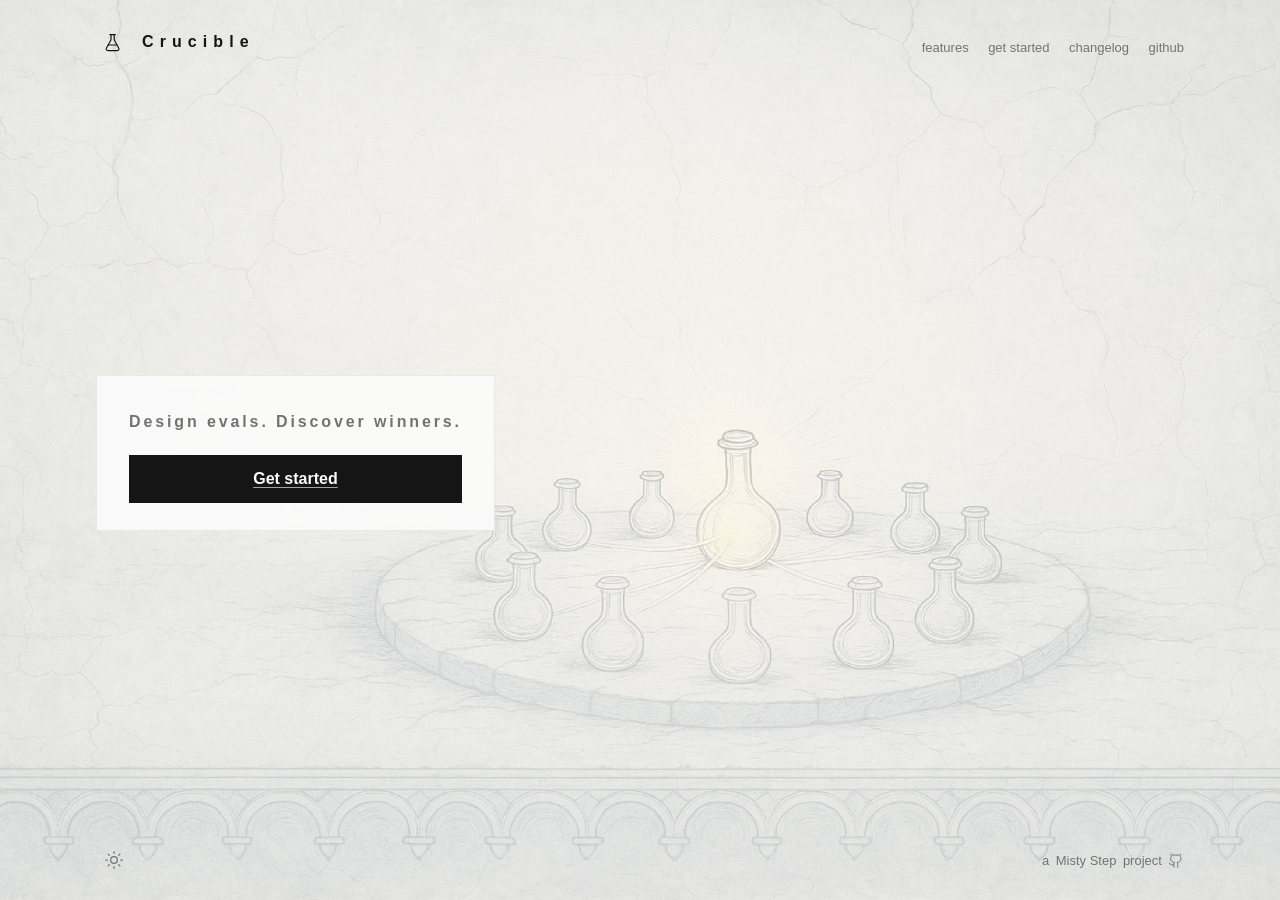
==== commit df21266f: "feat(site): lock Crucible fleet marketing site Agent: codex-worker  Agent-Surface: Codex CLI  Agent-" ====
--- a/site/index.html
+++ b/site/index.html
@@ -3,10 +3,10 @@
   <head>
     <meta charset="utf-8" />
     <meta name="viewport" content="width=device-width, initial-scale=1" />
-    <title>Crucible - the eval workbench that refuses to overstate a delta</title>
+    <title>Crucible - Design evals. Discover winners.</title>
     <meta
       name="description"
-      content="Crucible is the eval and benchmark workbench that refuses to report a delta it cannot defend: every rate carries a confidence interval, and gaps inside the noise floor come back inconclusive."
+      content="Crucible is the eval and benchmark workbench for designing, running, judging, calibrating, and comparing AI system measurements."
     />
     <script>
       try {
@@ -43,17 +43,21 @@
       <symbol id="i-moon" viewBox="0 0 24 24">
         <path d="M12 3a6 6 0 0 0 9 9 9 9 0 1 1-9-9Z" />
       </symbol>
-      <symbol id="i-circle-check" viewBox="0 0 24 24">
-        <circle cx="12" cy="12" r="10" />
-        <path d="m9 12 2 2 4-4" />
-      </symbol>
-      <symbol id="i-x" viewBox="0 0 24 24">
-        <path d="M18 6 6 18" />
-        <path d="m6 6 12 12" />
+      <symbol id="i-github" viewBox="0 0 24 24">
+        <path
+          d="M15 22v-4a4.8 4.8 0 0 0-1-3.5c3 0 6-2 6-5.5.08-1.25-.27-2.48-1-3.5.28-1.15.28-2.35 0-3.5 0 0-1 0-3 1.5-2.64-.5-5.36-.5-8 0C6 2 5 2 5 2c-.3 1.15-.3 2.35 0 3.5A5.403 5.403 0 0 0 4 9c0 3.5 3 5.5 6 5.5-.39.49-.68 1.05-.85 1.65-.17.6-.22 1.23-.15 1.85v4"
+        />
+        <path d="M9 18c-4.51 2-5-2-7-2" />
       </symbol>
     </svg>
 
-    <div class="ae-screen ae-wide">
+    <div class="ae-screen ae-wide msk-hero-screen">
+      <div
+        class="msk-hero-bg"
+        style="background-image: url('assets/hero.jpg'); opacity: 0.35"
+        aria-hidden="true"
+      ></div>
+
       <header class="ae-bar msk-bar">
         <a class="ae-logo" href="./" aria-label="Crucible home">
           <span class="ae-app-mark" aria-hidden="true">
@@ -63,186 +67,40 @@
           </span>
           <span class="ae-name">Crucible</span>
         </a>
-        <span class="msk-actions">
-          <nav class="ae-chrome msk-nav" aria-label="Site">
-            <a href="#features">features</a>
-            <a href="#screens">screens</a>
-            <a href="changelog.html">release notes</a>
-          </nav>
-          <button class="ae-mode" aria-label="toggle color mode">
-            <svg class="ae-icon ae-sun"><use href="#i-sun" /></svg>
-            <svg class="ae-icon ae-moon"><use href="#i-moon" /></svg>
-          </button>
-        </span>
+        <nav class="ae-chrome msk-nav" aria-label="Site">
+          <a href="features.html">features</a>
+          <a href="get-started.html">get started</a>
+          <a href="changelog.html">changelog</a>
+          <a href="https://github.com/misty-step/crucible">github</a>
+        </nav>
       </header>
 
-      <main class="ae-stage ae-stage-scroll" id="content">
-        <div class="msk-page">
-          <section class="msk-hero" aria-labelledby="hero-title">
-            <p class="ae-chrome">EVAL AND BENCHMARK WORKBENCH</p>
-            <h1 class="ae-h" id="hero-title">
-              Refuse to report a delta it cannot defend.
-            </h1>
-            <p class="msk-pitch">
-              Crucible designs, runs, judges, calibrates, and reports evals
-              for Misty Step's AI and agent work. Every rate carries a
-              confidence interval. Every judge needs calibration before it is
-              trusted. And when a rank gap sits inside the noise floor,
-              Crucible says so instead of declaring a winner.
-            </p>
-            <p class="ae-status">
-              <svg class="ae-icon ae-ok" data-lucide="circle-check">
-                <use href="#i-circle-check" />
-              </svg>
-              <span class="ae-status-label"
-                >CLI, MCP server, and workbench UI read the same run
-                ledger.</span
-              >
-            </p>
-          </section>
-
-          <section
-            class="msk-section"
-            id="features"
-            aria-labelledby="features-title"
-          >
-            <h2 class="ae-h" id="features-title">Why it matters</h2>
-            <div class="ae-list-rows">
-              <div class="ae-list-row">
-                <span class="ae-list-cell">
-                  <span class="ae-list-label">author</span>
-                  <span class="ae-list-value"
-                    >A validated <code>EvalSpec</code>.</span
-                  >
-                </span>
-                <span class="ae-list-cell">
-                  <span class="ae-list-label">measure</span>
-                  <span class="ae-list-value"
-                    >A Wilson interval on every rate.</span
-                  >
-                </span>
-              </div>
-              <div class="ae-list-row">
-                <span class="ae-list-cell">
-                  <span class="ae-list-label">compare</span>
-                  <span class="ae-list-value">Admits the noise floor.</span>
-                </span>
-                <span class="ae-list-cell">
-                  <span class="ae-list-label">judge</span>
-                  <span class="ae-list-value"
-                    >Canary-guarded, calibration-scored judges.</span
-                  >
-                </span>
-              </div>
-              <div class="ae-list-row">
-                <span class="ae-list-cell">
-                  <span class="ae-list-label">verify</span>
-                  <span class="ae-list-value">Doctor check, zero spend.</span>
-                </span>
-                <span class="ae-list-cell">
-                  <span class="ae-list-label">interop</span>
-                  <span class="ae-list-value"
-                    >Cerberus, Harbor, and MCP adapters.</span
-                  >
-                </span>
-              </div>
-            </div>
-          </section>
-
-          <section
-            class="msk-section"
-            id="screens"
-            aria-labelledby="screens-title"
-          >
-            <div class="msk-section-head">
-              <h2 class="ae-h" id="screens-title">Screenshots</h2>
-              <p class="ae-dim">
-                Click a frame to inspect it. These are real captures of a live
-                <code>crucible serve</code> instance reading an actual SQLite
-                run ledger — no mockups.
-              </p>
-            </div>
-            <div class="msk-gallery" aria-label="Product screenshots">
-              <button
-                class="msk-shot"
-                type="button"
-                data-full="assets/screenshots/01-noise-floor-verdict.png"
-                data-title="Noise-floor verdict, live"
-              >
-                <img
-                  src="assets/screenshots/01-noise-floor-verdict.png"
-                  alt="Crucible comparison view showing a real paired McNemar result between two OpenRouter models, verdict inside_noise_floor"
-                />
-                <span class="ae-chrome">Noise-floor verdict, live</span>
-              </button>
-              <button
-                class="msk-shot"
-                type="button"
-                data-full="assets/screenshots/02-benchmark-library.png"
-                data-title="Benchmark library"
-              >
-                <img
-                  src="assets/screenshots/02-benchmark-library.png"
-                  alt="Crucible benchmark library listing real declared EvalSpecs from the evals directory"
-                />
-                <span class="ae-chrome">Benchmark library</span>
-              </button>
-              <button
-                class="msk-shot"
-                type="button"
-                data-full="assets/screenshots/03-run-receipt.png"
-                data-title="Run receipt"
-              >
-                <img
-                  src="assets/screenshots/03-run-receipt.png"
-                  alt="Crucible run receipt showing per-task pass/fail verdicts, latency, and cost for a stored run"
-                />
-                <span class="ae-chrome">Run receipt</span>
-              </button>
-            </div>
-          </section>
-
-          <section
-            class="msk-section msk-release-slot"
-            aria-labelledby="release-title"
-          >
-            <h2 class="ae-h" id="release-title">Release notes</h2>
-            <p>
-              Read the <a href="changelog.html">current release notes</a> for
-              user-facing changes and the evidence behind them.
-            </p>
-          </section>
+      <main class="ae-stage msk-hero-stage" id="content">
+        <div class="msk-hero-panel">
+          <h1 class="ae-h" id="hero-title">Design evals. Discover winners.</h1>
+          <a class="ae-button" href="get-started.html">Get started</a>
         </div>
       </main>
 
       <footer class="ae-bar msk-footer">
-        <p class="ae-chrome">Crucible is part of the Misty Step fleet.</p>
-        <nav class="ae-foot-links ae-chrome" aria-label="Footer">
-          <!-- GitHub link omitted: misty-step/crucible is a private repository. -->
-          <a data-footer-link="misty-step" href="https://mistystep.io"
-            >Misty Step</a
+        <button class="ae-mode" aria-label="toggle color mode">
+          <svg class="ae-icon ae-sun"><use href="#i-sun" /></svg>
+          <svg class="ae-icon ae-moon"><use href="#i-moon" /></svg>
+        </button>
+        <p class="ae-chrome msk-footer-credit">
+          a <a href="https://mistystep.io">Misty Step</a> project
+          <a
+            class="msk-footer-gh"
+            href="https://github.com/misty-step/crucible"
+            aria-label="Crucible on GitHub"
           >
-        </nav>
+            <svg class="ae-icon" aria-hidden="true"><use href="#i-github" /></svg>
+          </a>
+        </p>
       </footer>
     </div>
 
-    <dialog class="ae-dialog msk-zoom" aria-labelledby="zoom-title">
-      <div class="msk-zoom-head">
-        <h2 class="ae-dialog-title" id="zoom-title">Screenshot</h2>
-        <button
-          class="ae-button"
-          type="button"
-          data-zoom-close
-          aria-label="Close screenshot"
-        >
-          <svg class="ae-icon" aria-hidden="true"><use href="#i-x" /></svg>
-        </button>
-      </div>
-      <img class="msk-zoom-img" alt="" />
-    </dialog>
-
     <script src="mode.js"></script>
     <script src="theme.js"></script>
-    <script src="marketing.js"></script>
   </body>
 </html>
--- a/site/marketing.css
+++ b/site/marketing.css
@@ -9,6 +9,81 @@
 .msk-bar,
 .msk-footer {
   width: min(var(--ae-measure-wide), 100% - 5rem);
+  box-sizing: border-box;
+}
+
+/* the hero screen (index.html only): one viewport, a faint fresco over
+   the paper ground, no page scroll. Header/footer/stage sit above the
+   image; .msk-hero-bg carries the per-project opacity as an inline style
+   so the fleet-wide lock (misty-step-936) keeps one shared layout with a
+   per-project image and alpha. */
+.msk-hero-screen {
+  position: relative;
+  background: var(--ae-surface);
+}
+
+.msk-hero-bg {
+  position: absolute;
+  inset: 0;
+  background-size: cover;
+  background-position: center;
+  z-index: 0;
+}
+
+.msk-hero-screen > .ae-bar,
+.msk-hero-screen > .ae-stage {
+  position: relative;
+  z-index: 1;
+}
+
+.msk-hero-stage {
+  flex: 1;
+  min-height: 0;
+  width: min(var(--ae-measure-wide), 100% - 5rem);
+  margin-inline: auto;
+  display: flex;
+  align-items: flex-start;
+  justify-content: flex-end;
+  padding-block: var(--ae-space-7);
+  box-sizing: border-box;
+}
+
+/* Mural: copy on a frosted paper panel, anchored lower-left. */
+.msk-hero-panel {
+  display: grid;
+  gap: var(--ae-space-5);
+  max-width: 34rem;
+  background: color-mix(in srgb, var(--ae-surface) 85%, transparent);
+  backdrop-filter: blur(6px);
+  border: 1px solid var(--ae-line);
+  padding: var(--ae-space-6);
+  box-sizing: border-box;
+}
+
+.msk-hero-panel .ae-h {
+  margin-bottom: 0;
+}
+
+.msk-hero-panel .ae-button {
+  width: 100%;
+  box-sizing: border-box;
+}
+
+/* the hero footer: mode toggle left, credit + GitHub glyph right —
+   modeled on mistystep.io's site-footer.tsx, not the utility ae-foot. */
+.msk-footer-credit {
+  display: inline-flex;
+  align-items: center;
+  gap: var(--ae-space-2);
+}
+
+.msk-footer-gh {
+  display: inline-flex;
+  color: inherit;
+}
+
+.msk-footer-gh:hover {
+  color: var(--ae-ink);
 }
 
 .msk-actions {
@@ -31,6 +106,20 @@
   width: min(var(--ae-measure-wide), 100%);
   display: grid;
   gap: var(--ae-space-8);
+  min-width: 0;
+  box-sizing: border-box;
+}
+
+.msk-page > *,
+.msk-page pre {
+  min-width: 0;
+  max-width: 100%;
+  box-sizing: border-box;
+}
+
+.msk-page pre {
+  white-space: pre-wrap;
+  overflow-wrap: anywhere;
 }
 
 .msk-hero {
@@ -144,8 +233,18 @@
      "crowding" bug (aesthetic-910), confirmed by measuring the live
      bounding box at 390px. */
   .ae-wide .msk-bar,
-  .ae-wide .msk-footer {
-    width: min(var(--ae-measure), 100% - 2rem);
+  .ae-wide .msk-footer,
+  .ae-wide .msk-hero-stage,
+  .ae-wide .ae-stage {
+    width: calc(100vw - 2rem) !important;
+    max-width: calc(100vw - 2rem) !important;
+  }
+
+  .msk-bar,
+  .msk-footer {
+    display: grid;
+    grid-template-columns: 1fr;
+    justify-items: start;
   }
 
   .msk-actions,
@@ -154,6 +253,43 @@
     gap: var(--ae-space-3);
   }
 
+  .msk-nav {
+    display: grid;
+    grid-template-columns: 1fr;
+    justify-content: start;
+    justify-items: start;
+    width: auto;
+    max-width: 100%;
+  }
+
+  .msk-page {
+    width: calc(100vw - 2rem) !important;
+    max-width: calc(100vw - 2rem) !important;
+  }
+
+  .msk-hero-panel {
+    width: calc(100vw - 3rem);
+    max-width: calc(100vw - 3rem);
+    padding: var(--ae-space-5);
+  }
+
+  .msk-footer-credit {
+    flex-wrap: wrap;
+    justify-content: flex-start;
+    min-width: 0;
+    max-width: calc(100vw - 2rem);
+    text-align: left;
+  }
+
+  .msk-page,
+  .msk-page p,
+  .msk-page li {
+    width: calc(100vw - 3rem) !important;
+    max-width: calc(100vw - 3rem) !important;
+    overflow-wrap: anywhere;
+    white-space: normal;
+  }
+
   .msk-gallery {
     grid-template-columns: 1fr;
   }
